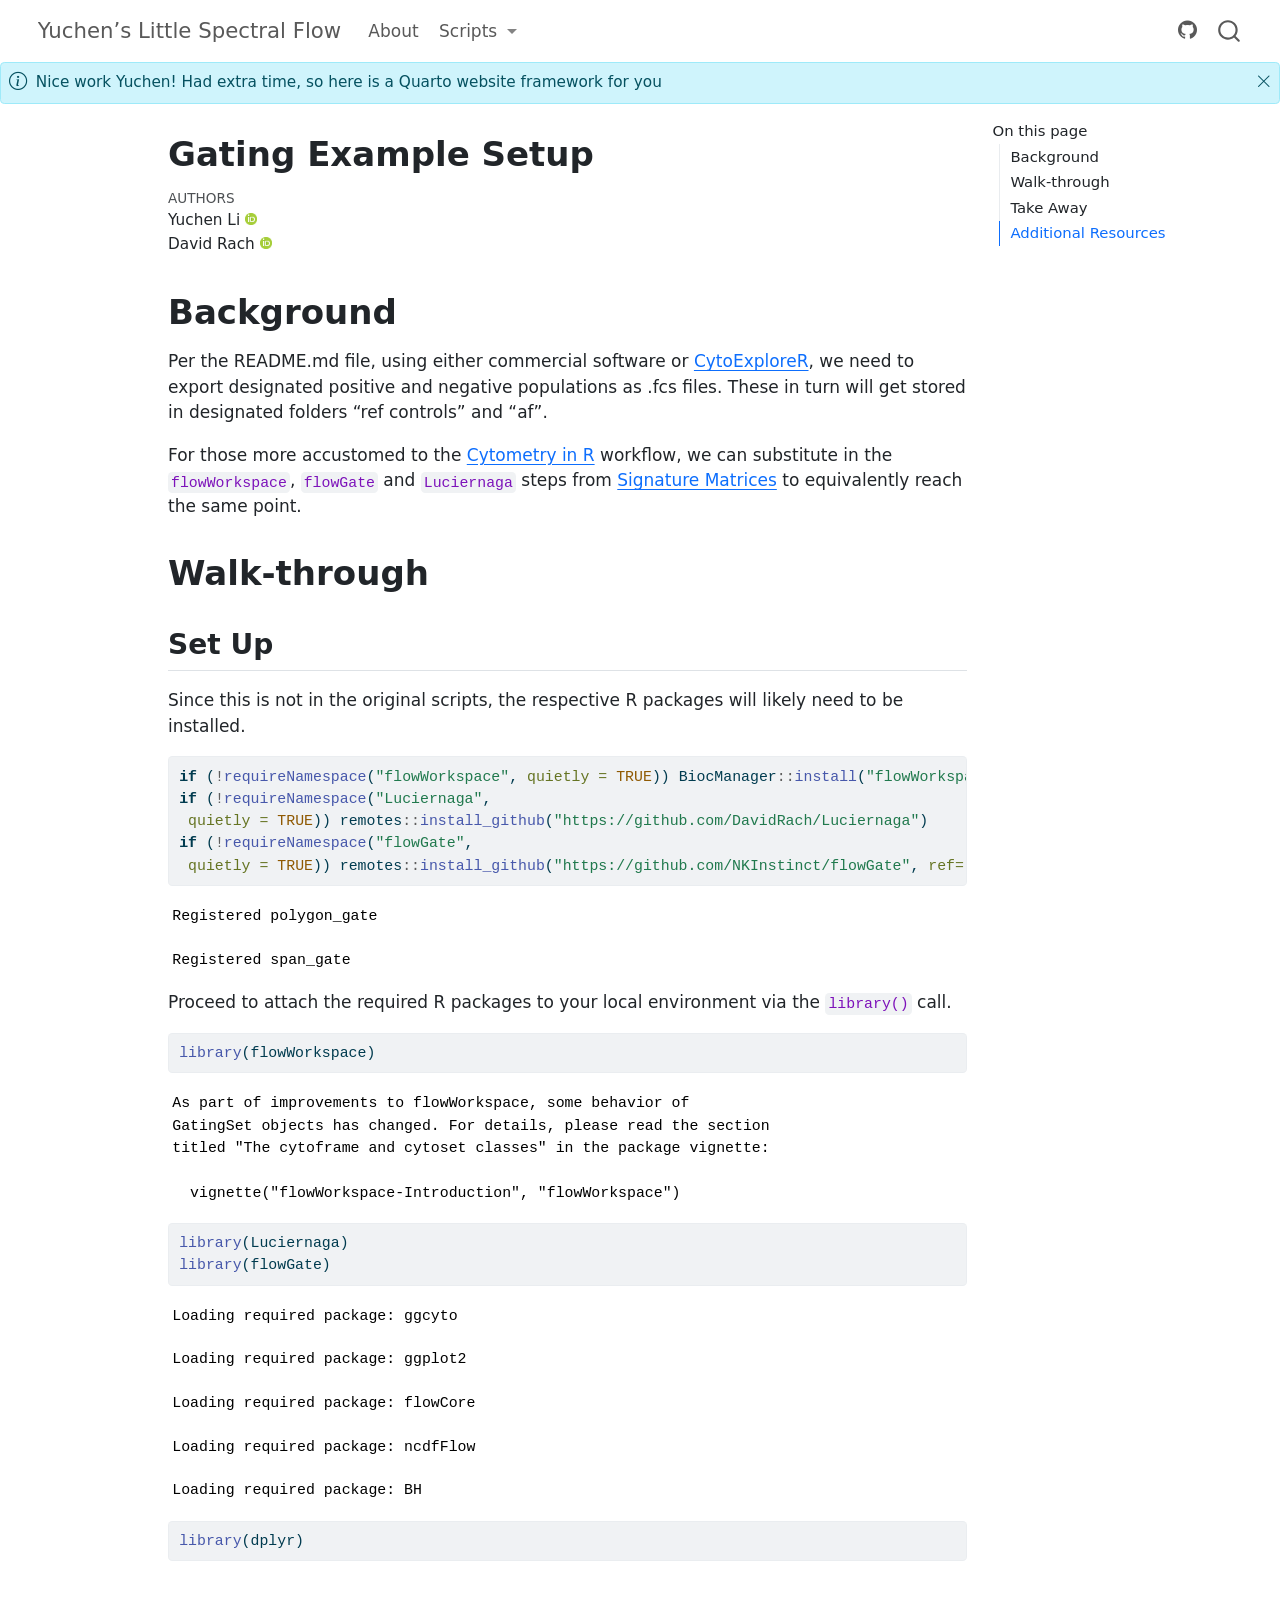
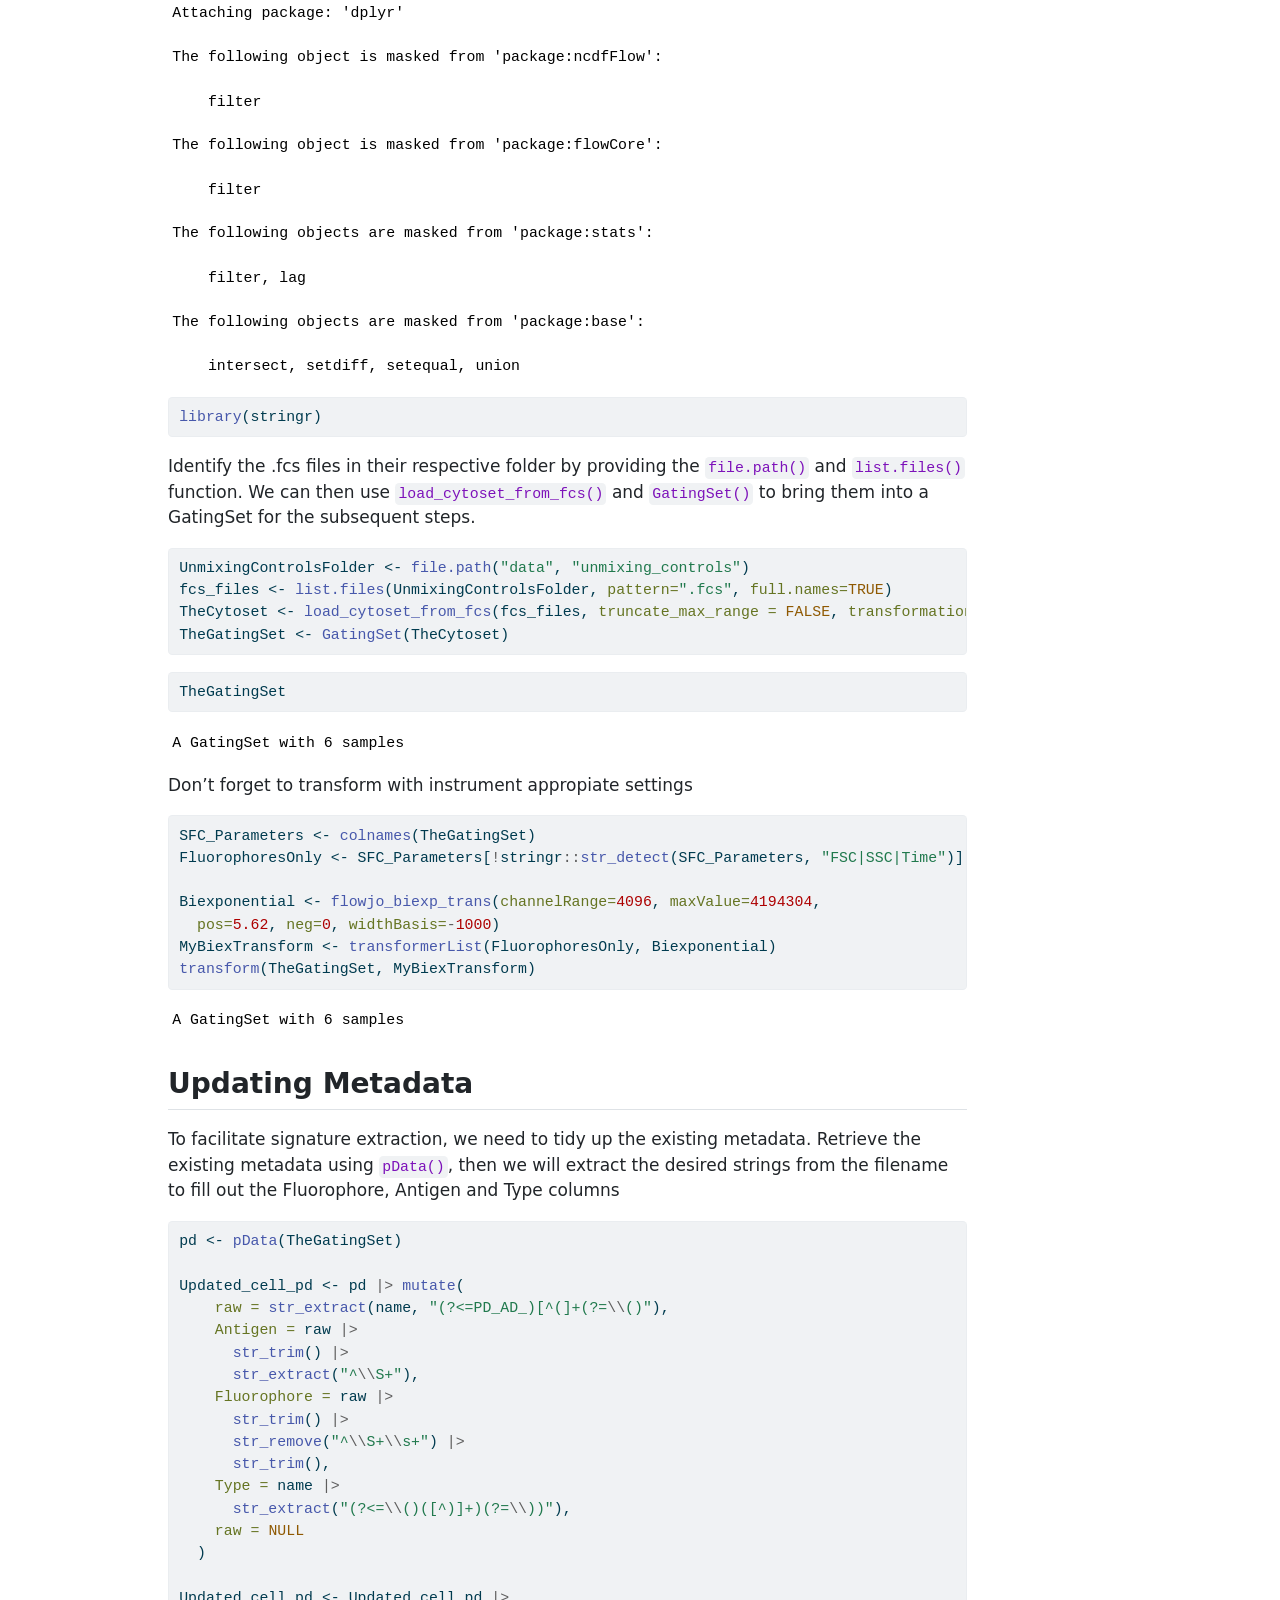
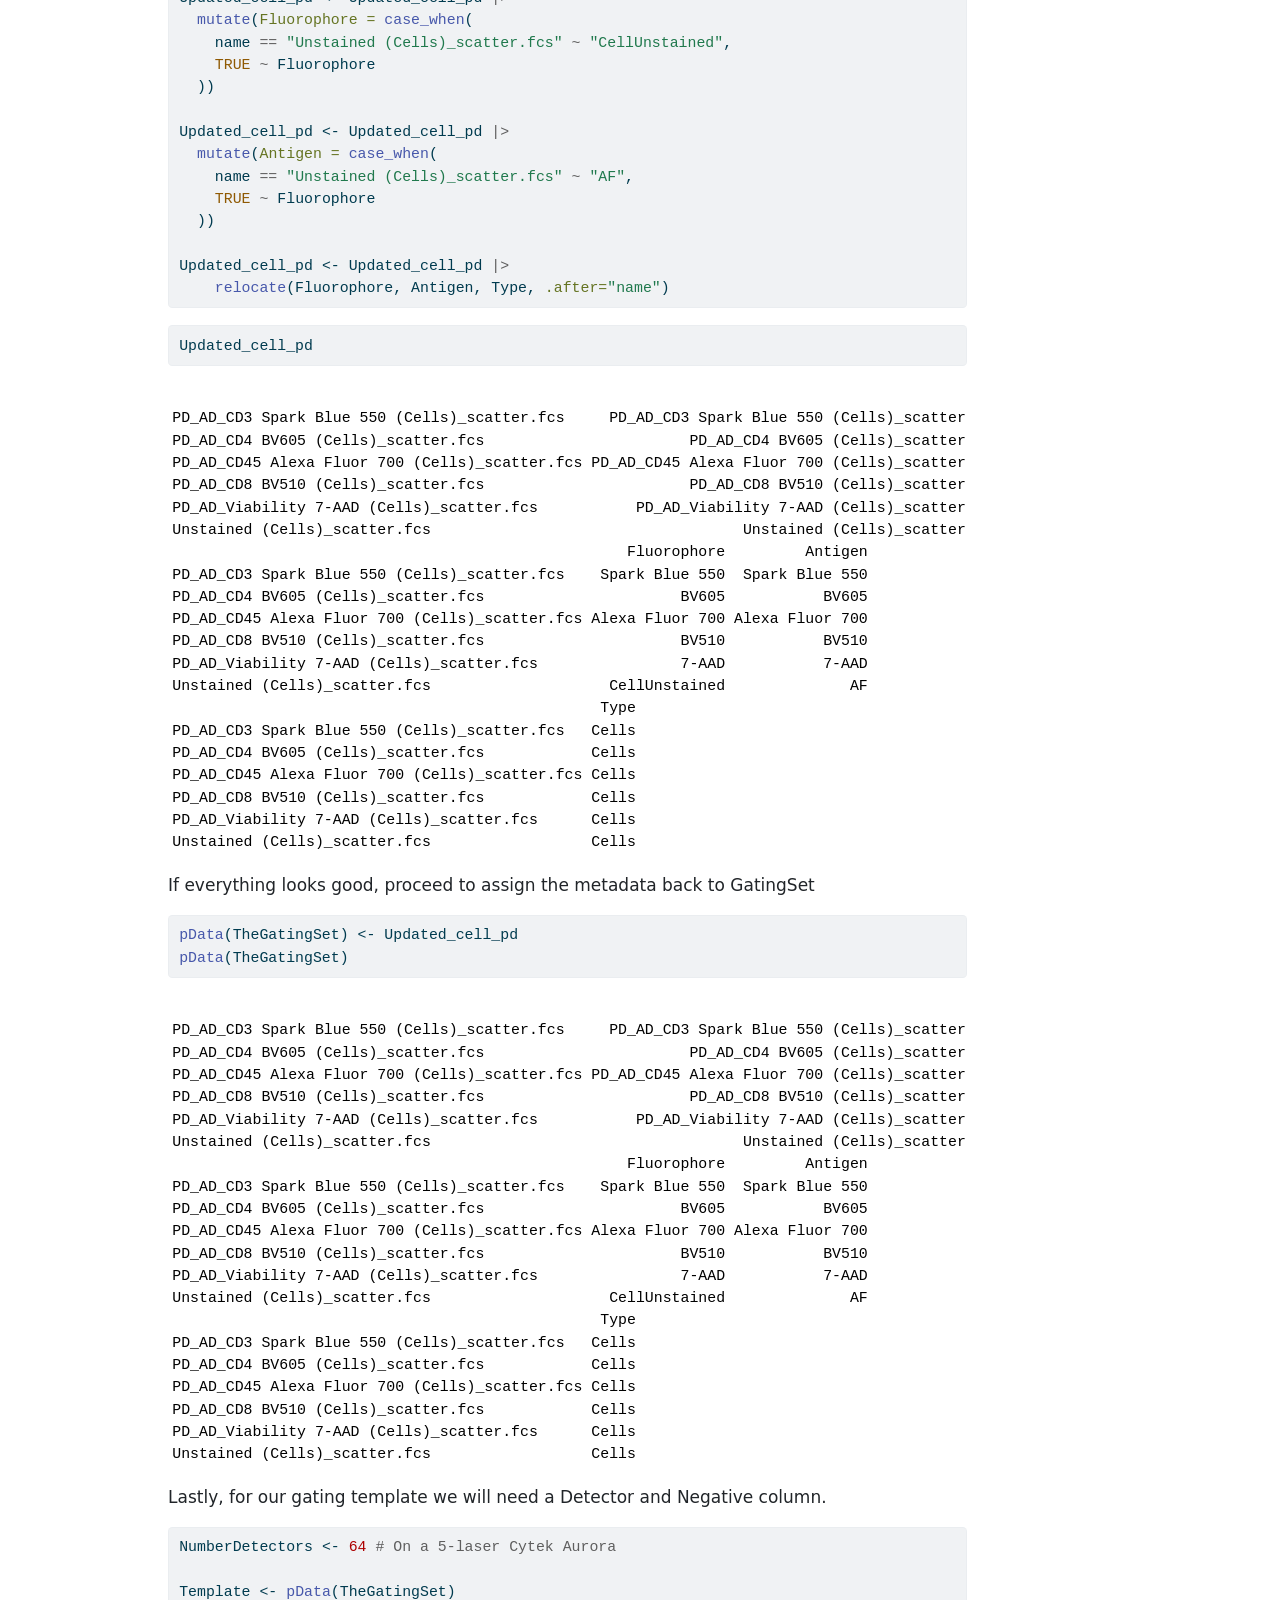
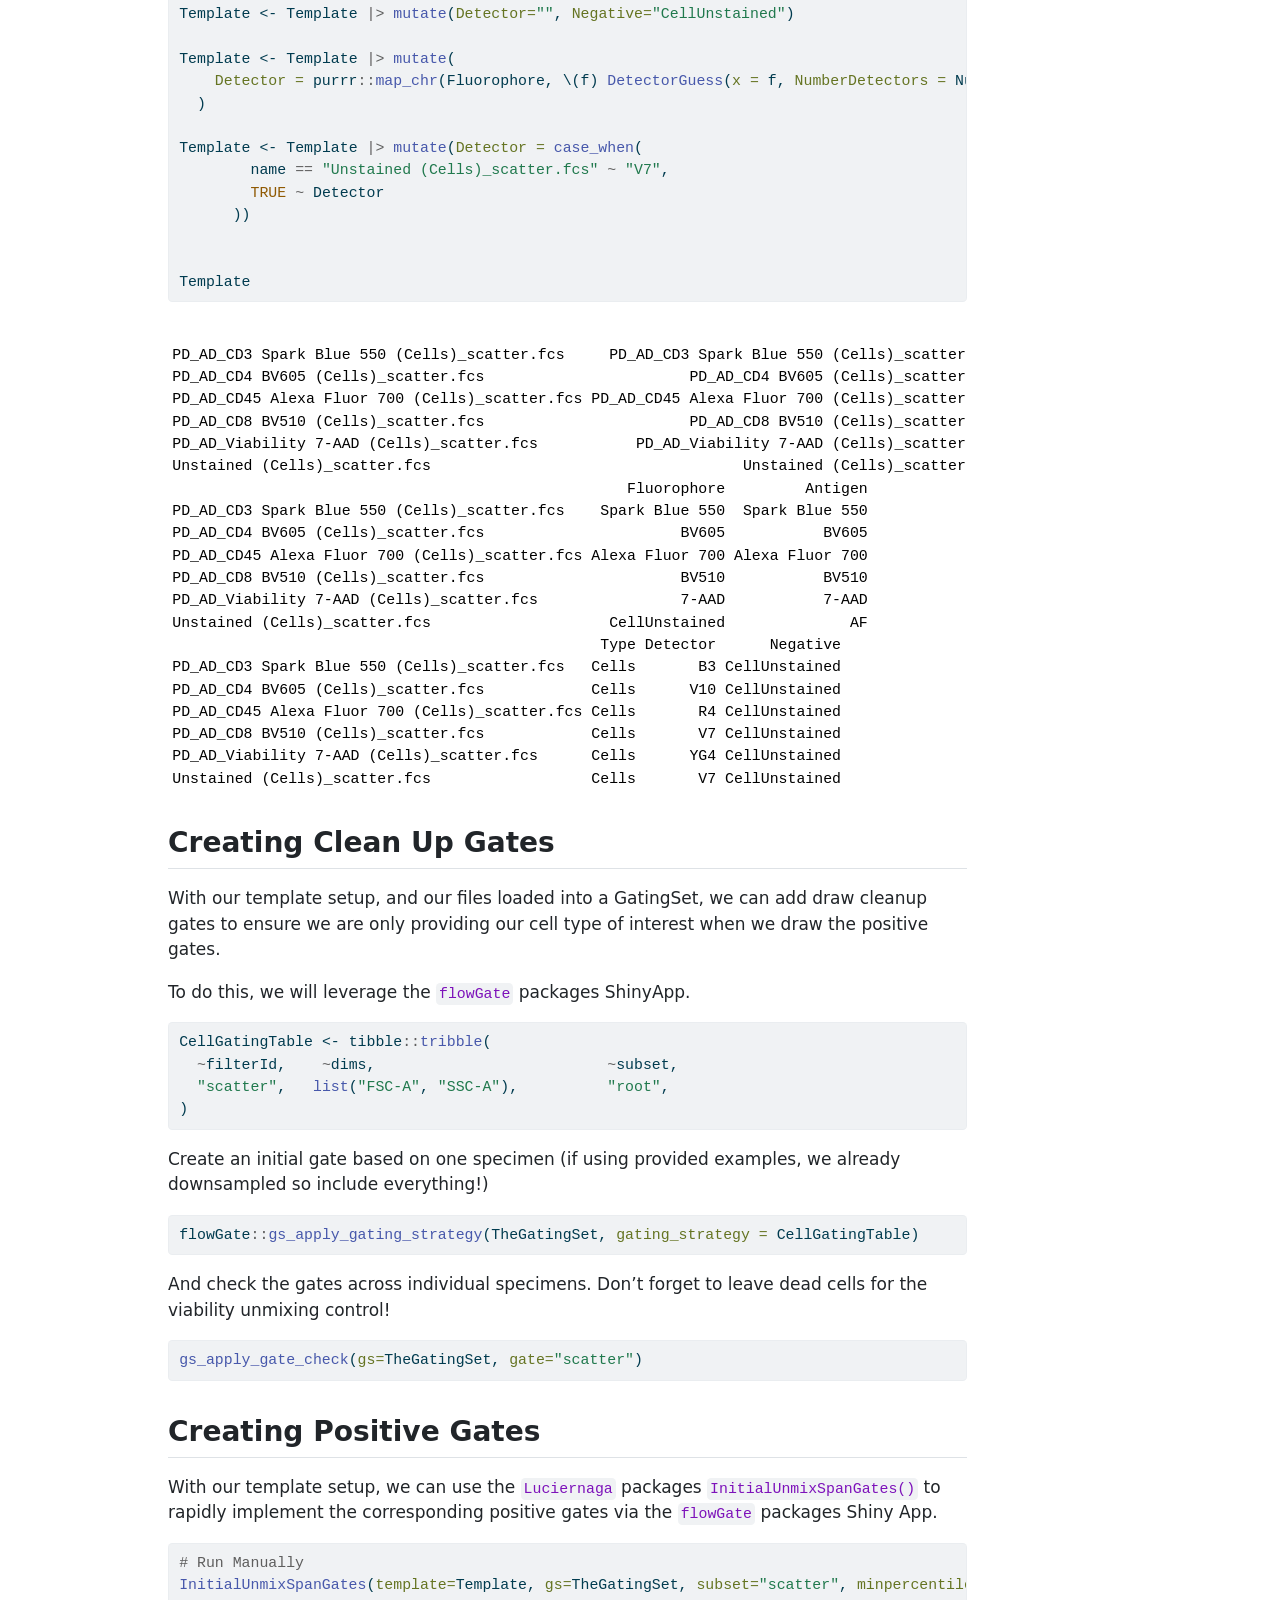
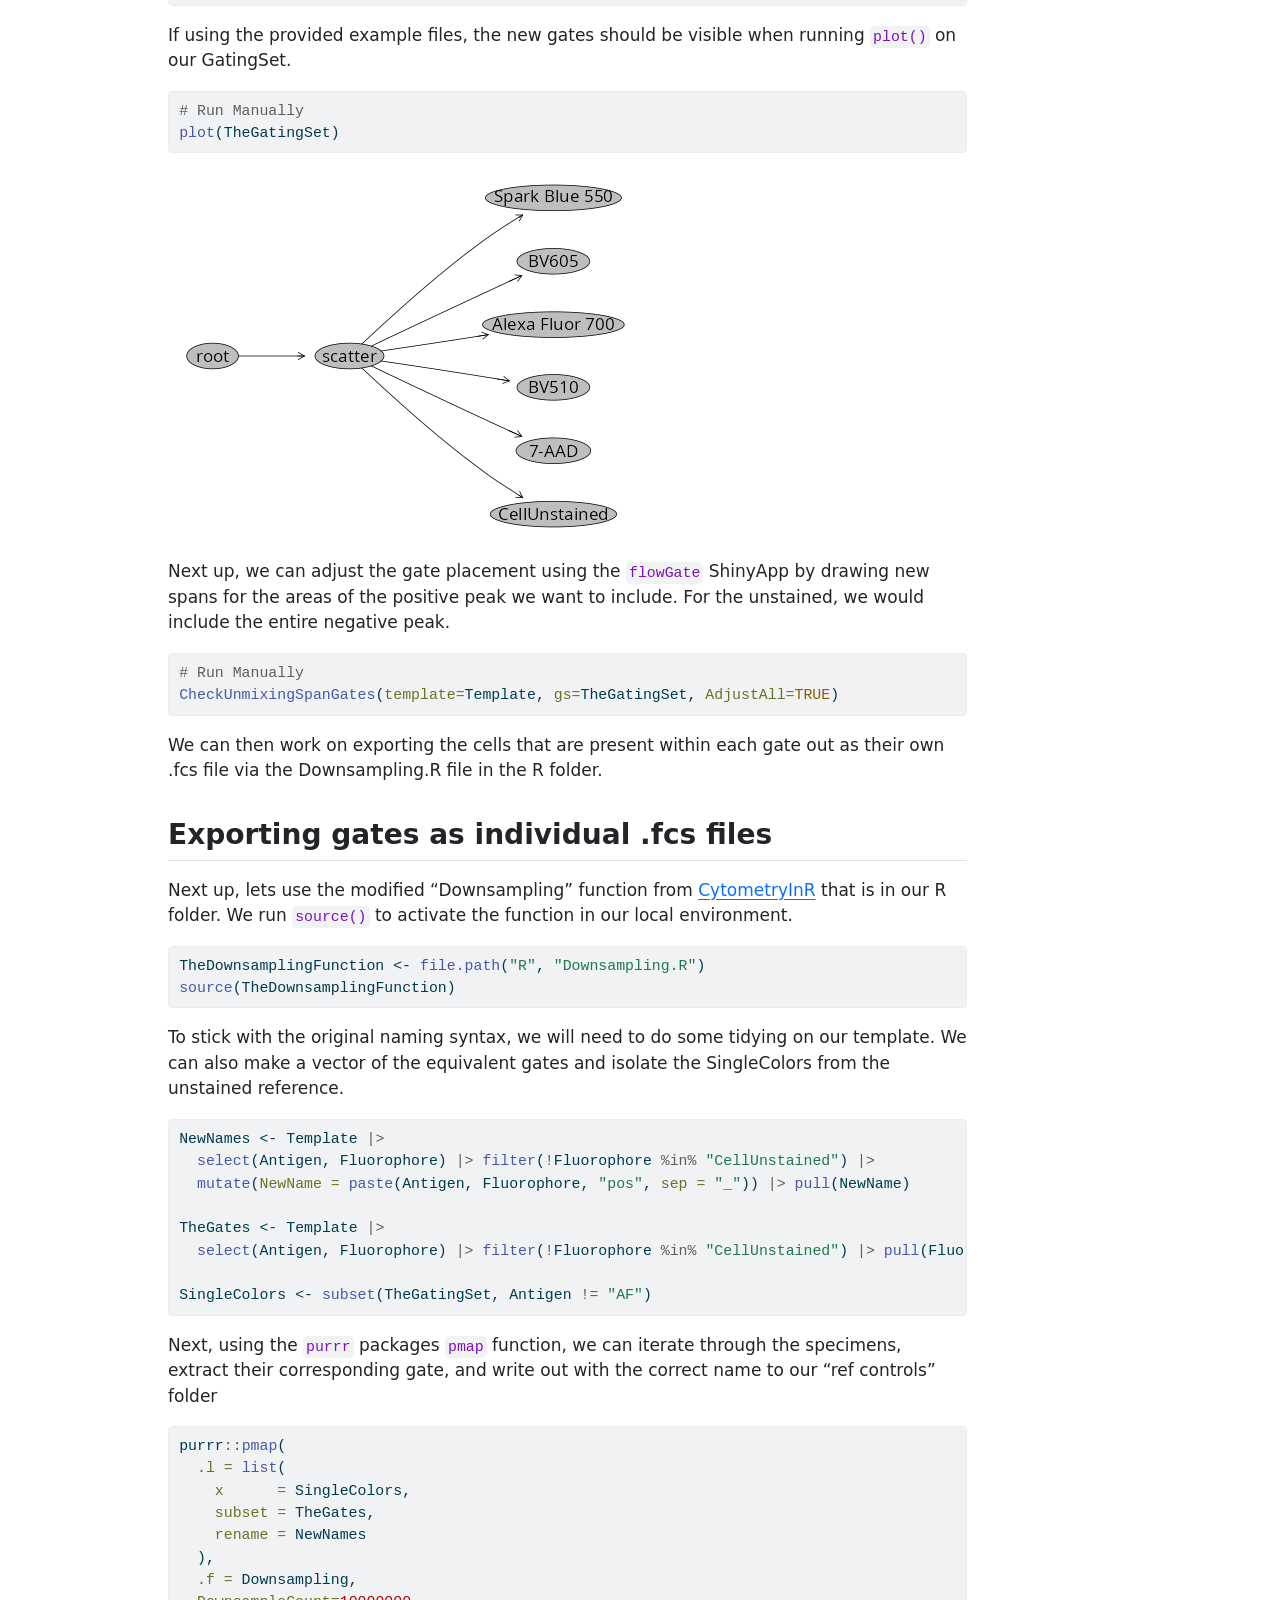
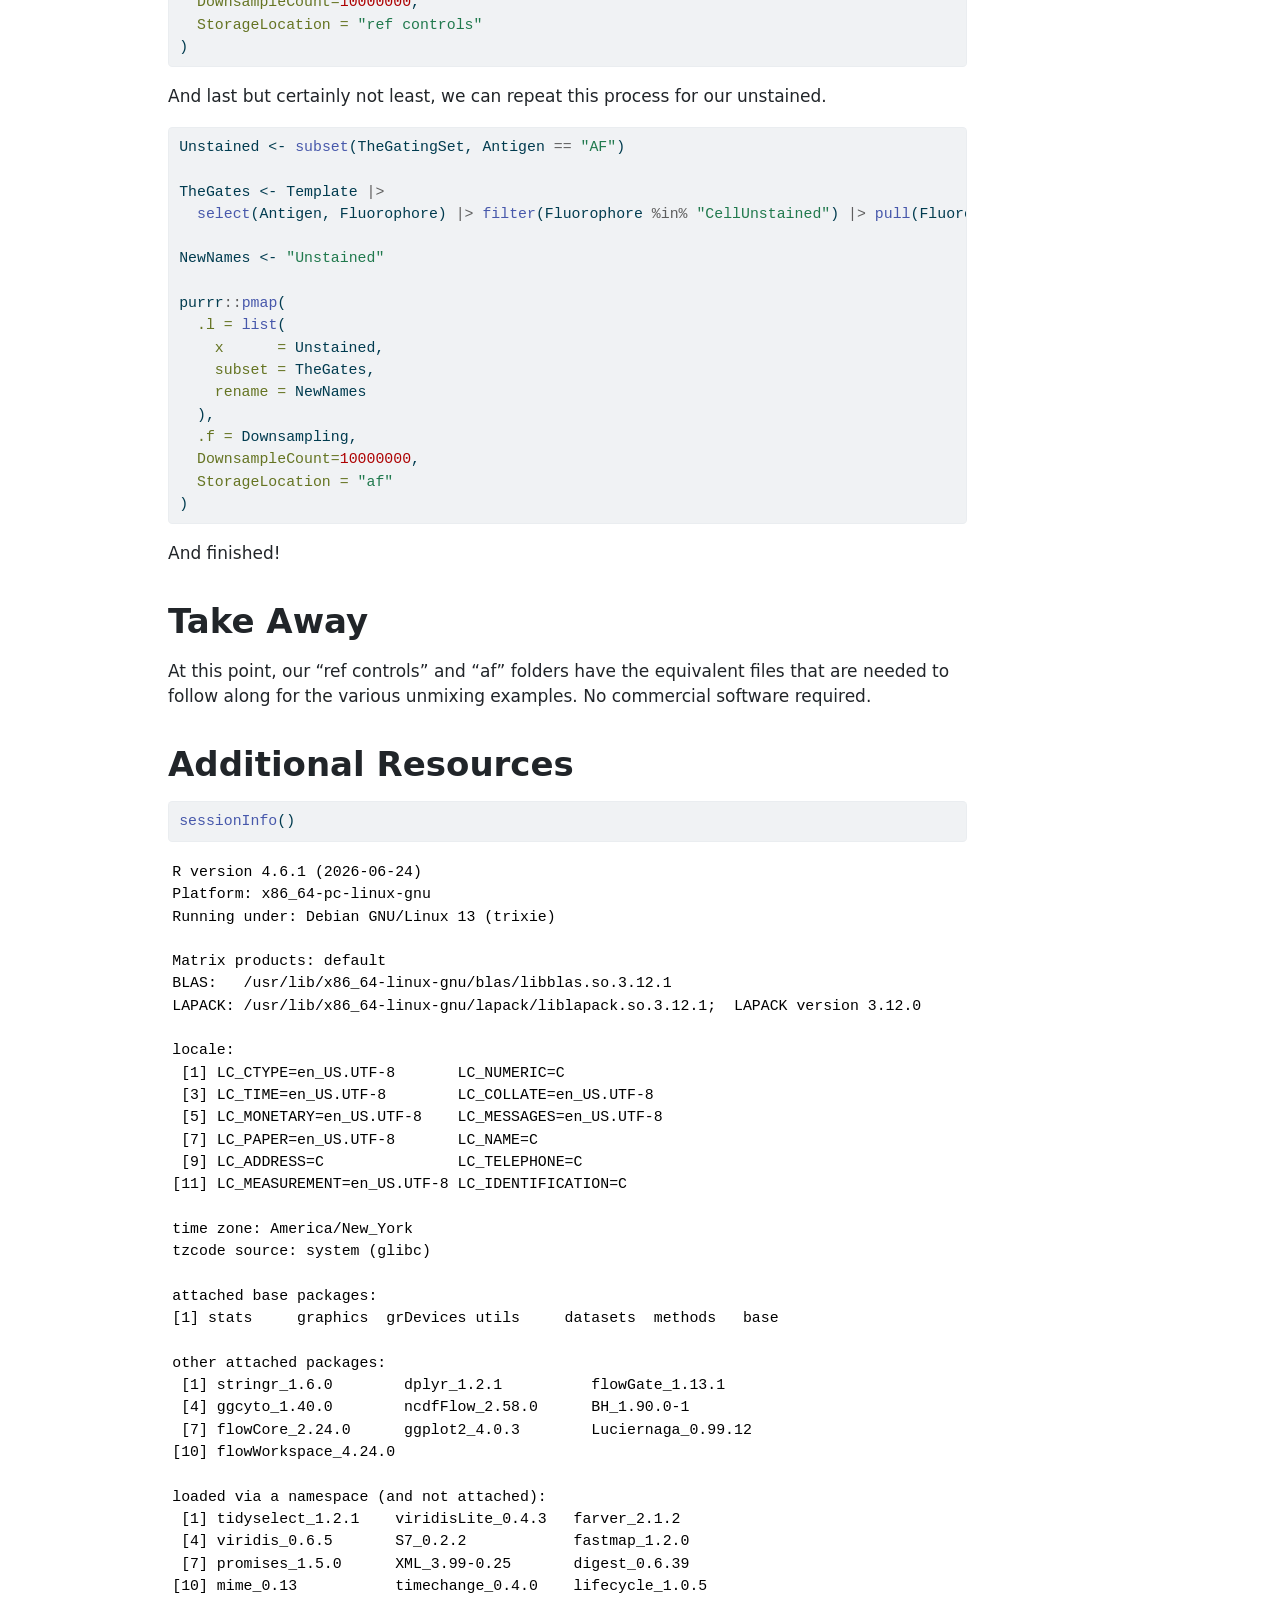
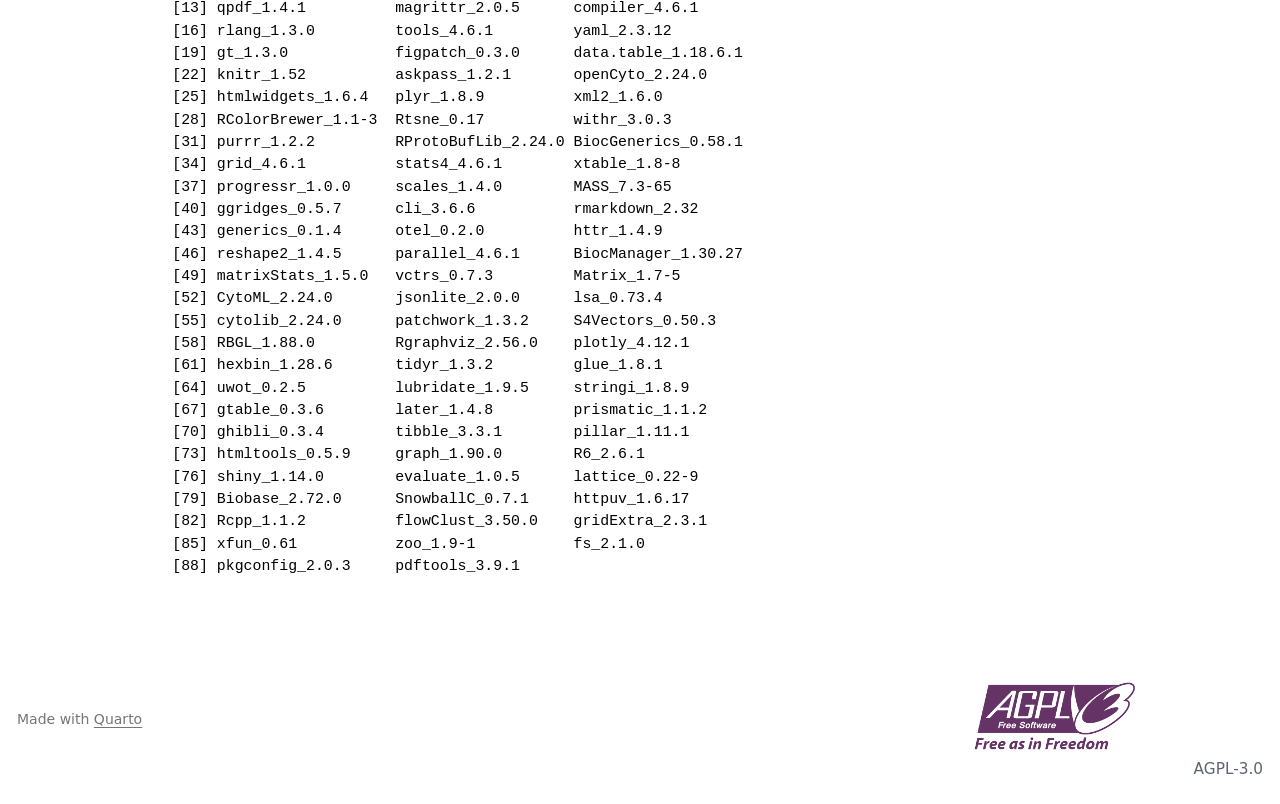
==== docs/GatingExampleSetup.html @ 9a619148 "Merge branch 'DavidRach-devel3' Add the quarto website files by David Rach." ====
<!DOCTYPE html>
<html xmlns="http://www.w3.org/1999/xhtml" lang="en" xml:lang="en"><head>

<meta charset="utf-8">
<meta name="generator" content="quarto-1.10.18">

<meta name="viewport" content="width=device-width, initial-scale=1.0, user-scalable=yes">

<meta name="author" content="Yuchen Li">
<meta name="author" content="David Rach">

<title>Gating Example Setup – Yuchen’s Little Spectral Flow</title>
<style>
/* Default styles provided by pandoc.
** See https://pandoc.org/MANUAL.html#variables-for-html for config info.
*/
span.smallcaps{font-variant: small-caps;}
div.columns{display: flex; gap: 1.5em;}
div.column{flex: auto;}
@media screen {
div.columns{gap: min(4vw, 1.5em);}
div.column{overflow-x: auto;}
}
div.hanging-indent{margin-left: 1.5em; text-indent: -1.5em;}
ul.task-list{list-style: none;}
ul.task-list li input[type="checkbox"] {
  width: 0.8em;
  margin: 0 0.8em 0.2em -1em; /* quarto-specific, see https://github.com/quarto-dev/quarto-cli/issues/4556 */ 
  vertical-align: middle;
}
/* CSS for syntax highlighting */
html { -webkit-text-size-adjust: 100%; }
pre > code.sourceCode { white-space: pre; position: relative; }
pre > code.sourceCode > span { display: inline-block; line-height: 1.25; }
pre > code.sourceCode > span:empty { height: 1.2em; }
.sourceCode { overflow: visible; }
code.sourceCode > span { color: inherit; text-decoration: inherit; }
div.sourceCode { margin: 1em 0; }
pre.sourceCode { margin: 0; }
@media screen {
div.sourceCode { overflow: auto; }
}
@media print {
pre > code.sourceCode { white-space: pre-wrap; }
pre > code.sourceCode > span { text-indent: -5em; padding-left: 5em; }
}
pre.numberSource code
  { counter-reset: source-line 0; }
pre.numberSource code > span
  { position: relative; left: -4em; counter-increment: source-line; }
pre.numberSource code > span > a:first-child::before
  { content: counter(source-line);
    position: relative; left: -1em; text-align: right; vertical-align: baseline;
    border: none; display: inline-block;
    -webkit-touch-callout: none; -webkit-user-select: none;
    -khtml-user-select: none; -moz-user-select: none;
    -ms-user-select: none; user-select: none;
    padding: 0 4px; width: 4em;
  }
pre.numberSource { margin-left: 3em;  padding-left: 4px; }
div.sourceCode
  {   }
@media screen {
pre > code.sourceCode > span > a:first-child::before { text-decoration: underline; }
}
</style>


<script src="site_libs/quarto-nav/quarto-nav.js"></script>
<script src="site_libs/quarto-nav/headroom.min.js"></script>
<script src="site_libs/clipboard/clipboard.min.js"></script>
<script src="site_libs/quarto-search/autocomplete.umd.js"></script>
<script src="site_libs/quarto-search/fuse.min.js"></script>
<script src="site_libs/quarto-search/quarto-search.js"></script>
<meta name="quarto:offset" content="./">
<script src="site_libs/quarto-html/quarto.js" type="module"></script>
<script src="site_libs/quarto-html/tabsets/tabsets.js" type="module"></script>
<script src="site_libs/quarto-html/popper.min.js"></script>
<script src="site_libs/quarto-html/tippy.umd.min.js"></script>
<script src="site_libs/quarto-html/anchor.min.js"></script>
<link href="site_libs/quarto-html/tippy.css" rel="stylesheet">
<link href="site_libs/quarto-html/quarto-syntax-highlighting-64a204ab8560d761af7679ceaba22944.css" rel="stylesheet" id="quarto-text-highlighting-styles">
<script src="site_libs/bootstrap/bootstrap.min.js"></script>
<link href="site_libs/bootstrap/bootstrap-icons.css" rel="stylesheet">
<link href="site_libs/bootstrap/bootstrap-2bdd27f1b46cb9d469bd582ab29e3c10.min.css" rel="stylesheet" append-hash="true" id="quarto-bootstrap" data-mode="light">
<script id="quarto-search-options" type="application/json">{
  "location": "navbar",
  "copy-button": false,
  "collapse-after": 3,
  "panel-placement": "end",
  "type": "overlay",
  "limit": 50,
  "keyboard-shortcut": [
    "f",
    "/",
    "s"
  ],
  "show-item-context": false,
  "language": {
    "search-no-results-text": "No results",
    "search-matching-documents-text": "matching documents",
    "search-copy-link-title": "Copy link to search",
    "search-hide-matches-text": "Hide additional matches",
    "search-more-match-text": "more match in this document",
    "search-more-matches-text": "more matches in this document",
    "search-clear-button-title": "Clear",
    "search-text-placeholder": "",
    "search-detached-cancel-button-title": "Cancel",
    "search-submit-button-title": "Submit",
    "search-label": "Search"
  }
}</script>


<link rel="stylesheet" href="styles.css">
</head>

<body class="nav-fixed quarto-light">

<div id="quarto-search-results"></div>
  <header id="quarto-header" class="headroom fixed-top">
    <nav class="navbar navbar-expand-lg " data-bs-theme="dark">
      <div class="navbar-container container-fluid">
      <div class="navbar-brand-container mx-auto">
    <a href="./index.html" class="navbar-brand navbar-brand-logo">
    <img src="./images/hex.jpg" alt="" class="navbar-logo light-content">
    <img src="./images/hex.jpg" alt="" class="navbar-logo dark-content">
    </a>
    <a class="navbar-brand" href="./index.html">
    <span class="navbar-title">Yuchen’s Little Spectral Flow</span>
    </a>
  </div>
            <div id="quarto-search" class="" title="Search"></div>
          <button class="navbar-toggler" type="button" data-bs-toggle="collapse" data-bs-target="#navbarCollapse" aria-controls="navbarCollapse" role="menu" aria-expanded="false" aria-label="Toggle navigation" onclick="if (window.quartoToggleHeadroom) { window.quartoToggleHeadroom(); }">
  <span class="navbar-toggler-icon"></span>
</button>
          <div class="collapse navbar-collapse" id="navbarCollapse">
            <ul class="navbar-nav navbar-nav-scroll me-auto">
  <li class="nav-item">
    <a class="nav-link" href="./index.html"> 
<span class="menu-text">About</span></a>
  </li>  
  <li class="nav-item dropdown ">
    <a class="nav-link dropdown-toggle" href="#" id="nav-menu-scripts" role="link" data-bs-toggle="dropdown" aria-expanded="false">
 <span class="menu-text">Scripts</span>
    </a>
    <ul class="dropdown-menu" aria-labelledby="nav-menu-scripts">    
        <li>
    <a class="dropdown-item" href="./ReproducibleExampleSetup.html">
 <span class="dropdown-text">Reproducible Example Setup</span></a>
  </li>  
        <li>
    <a class="dropdown-item" href="./GatingExampleSetup.html">
 <span class="dropdown-text">Gating Example Setup</span></a>
  </li>  
        <li>
    <a class="dropdown-item" href="./wls_unmixing.html">
 <span class="dropdown-text">WLS Unmixing</span></a>
  </li>  
    </ul>
  </li>
</ul>
            <ul class="navbar-nav navbar-nav-scroll ms-auto">
  <li class="nav-item compact">
    <a class="nav-link" href="https://github.com/liveanddeadcat/Yuchen-s-little-spectral-flow-"> <i class="bi bi-github" role="img" aria-label="GitHub">
</i> 
<span class="menu-text"></span></a>
  </li>  
</ul>
          </div> <!-- /navcollapse -->
            <div class="quarto-navbar-tools">
</div>
      </div> <!-- /container-fluid -->
    </nav>
  <div id="quarto-announcement" data-announcement-id="e8749bdf924fc3e56ccbe5d371c4a80c" class="alert alert-info hidden"><i class="bi bi-info-circle quarto-announcement-icon"></i><div class="quarto-announcement-content">
<p>Nice work Yuchen! Had extra time, so here is a Quarto website framework for you</p>
</div><i class="bi bi-x-lg quarto-announcement-action"></i></div>
</header>
<!-- content -->
<div id="quarto-content" class="quarto-container page-columns page-rows-contents page-layout-article page-navbar">
<!-- sidebar -->
<!-- margin-sidebar -->
    <div id="quarto-margin-sidebar" class="sidebar margin-sidebar">
        <nav id="TOC" role="doc-toc" class="toc-active">
    <h2 id="toc-title">On this page</h2>
   
  <ul>
  <li><a href="#background" id="toc-background" class="nav-link active" data-scroll-target="#background">Background</a></li>
  <li><a href="#walk-through" id="toc-walk-through" class="nav-link" data-scroll-target="#walk-through">Walk-through</a>
  <ul class="collapse">
  <li><a href="#set-up" id="toc-set-up" class="nav-link" data-scroll-target="#set-up">Set Up</a></li>
  <li><a href="#updating-metadata" id="toc-updating-metadata" class="nav-link" data-scroll-target="#updating-metadata">Updating Metadata</a></li>
  <li><a href="#creating-clean-up-gates" id="toc-creating-clean-up-gates" class="nav-link" data-scroll-target="#creating-clean-up-gates">Creating Clean Up Gates</a></li>
  <li><a href="#creating-positive-gates" id="toc-creating-positive-gates" class="nav-link" data-scroll-target="#creating-positive-gates">Creating Positive Gates</a></li>
  <li><a href="#exporting-gates-as-individual-.fcs-files" id="toc-exporting-gates-as-individual-.fcs-files" class="nav-link" data-scroll-target="#exporting-gates-as-individual-.fcs-files">Exporting gates as individual .fcs files</a></li>
  </ul></li>
  <li><a href="#take-away" id="toc-take-away" class="nav-link" data-scroll-target="#take-away">Take Away</a></li>
  <li><a href="#additional-resources" id="toc-additional-resources" class="nav-link" data-scroll-target="#additional-resources">Additional Resources</a></li>
  </ul>
</nav>
    </div>
<!-- main -->
<main class="content" id="quarto-document-content">

<header id="title-block-header" class="quarto-title-block default">
<div class="quarto-title">
<h1 class="title">Gating Example Setup</h1>
</div>



<div class="quarto-title-meta">

    <div>
    <div class="quarto-title-meta-heading">Authors</div>
    <div class="quarto-title-meta-contents">
             <p>Yuchen Li <a href="https://orcid.org/0000-0000-0000-0000" class="quarto-title-author-orcid" aria-label="ORCID profile for Yuchen Li"> <img alt="" src="[data-uri]"></a></p>
             <p>David Rach <a href="https://orcid.org/0000-0000-0000-0000" class="quarto-title-author-orcid" aria-label="ORCID profile for David Rach"> <img alt="" src="[data-uri]"></a></p>
          </div>
  </div>
    
  
    
  </div>
  


</header>


<section id="background" class="level1">
<h1>Background</h1>
<p>Per the README.md file, using either commercial software or <a href="https://dillonhammill.github.io/CytoExploreR/">CytoExploreR</a>, we need to export designated positive and negative populations as .fcs files. These in turn will get stored in designated folders “ref controls” and “af”.</p>
<p>For those more accustomed to the <a href="https://umgcccfcsr.github.io/CytometryInR/course/SDY3080/SetUp.html">Cytometry in R</a> workflow, we can substitute in the <code>flowWorkspace</code>, <code>flowGate</code> and <code>Luciernaga</code> steps from <a href="https://umgcccfcsr.github.io/CytometryInR/course/SDY3080/SignatureMatrices.html">Signature Matrices</a> to equivalently reach the same point.</p>
</section>
<section id="walk-through" class="level1">
<h1>Walk-through</h1>
<section id="set-up" class="level2">
<h2 class="anchored" data-anchor-id="set-up">Set Up</h2>
<p>Since this is not in the original scripts, the respective R packages will likely need to be installed.</p>
<div class="cell">
<div class="code-copy-outer-scaffold"><div class="sourceCode cell-code" id="cb1"><pre class="sourceCode r code-with-copy"><code class="sourceCode r"><span id="cb1-1"><a href="#cb1-1" aria-hidden="true" tabindex="-1"></a><span class="cf">if</span> (<span class="sc">!</span><span class="fu">requireNamespace</span>(<span class="st">"flowWorkspace"</span>, <span class="at">quietly =</span> <span class="cn">TRUE</span>)) BiocManager<span class="sc">::</span><span class="fu">install</span>(<span class="st">"flowWorkspace"</span>)</span>
<span id="cb1-2"><a href="#cb1-2" aria-hidden="true" tabindex="-1"></a><span class="cf">if</span> (<span class="sc">!</span><span class="fu">requireNamespace</span>(<span class="st">"Luciernaga"</span>,</span>
<span id="cb1-3"><a href="#cb1-3" aria-hidden="true" tabindex="-1"></a> <span class="at">quietly =</span> <span class="cn">TRUE</span>)) remotes<span class="sc">::</span><span class="fu">install_github</span>(<span class="st">"https://github.com/DavidRach/Luciernaga"</span>)</span>
<span id="cb1-4"><a href="#cb1-4" aria-hidden="true" tabindex="-1"></a><span class="cf">if</span> (<span class="sc">!</span><span class="fu">requireNamespace</span>(<span class="st">"flowGate"</span>,</span>
<span id="cb1-5"><a href="#cb1-5" aria-hidden="true" tabindex="-1"></a> <span class="at">quietly =</span> <span class="cn">TRUE</span>)) remotes<span class="sc">::</span><span class="fu">install_github</span>(<span class="st">"https://github.com/NKInstinct/flowGate"</span>, <span class="at">ref=</span><span class="st">"244faae"</span>)</span></code></pre></div><button title="Copy to Clipboard" class="code-copy-button"><i class="bi"></i></button></div>
<div class="cell-output cell-output-stderr">
<pre><code>Registered polygon_gate</code></pre>
</div>
<div class="cell-output cell-output-stderr">
<pre><code>Registered span_gate</code></pre>
</div>
</div>
<p>Proceed to attach the required R packages to your local environment via the <code>library()</code> call.</p>
<div class="cell">
<div class="code-copy-outer-scaffold"><div class="sourceCode cell-code" id="cb4"><pre class="sourceCode r code-with-copy"><code class="sourceCode r"><span id="cb4-1"><a href="#cb4-1" aria-hidden="true" tabindex="-1"></a><span class="fu">library</span>(flowWorkspace)</span></code></pre></div><button title="Copy to Clipboard" class="code-copy-button"><i class="bi"></i></button></div>
<div class="cell-output cell-output-stderr">
<pre><code>As part of improvements to flowWorkspace, some behavior of
GatingSet objects has changed. For details, please read the section
titled "The cytoframe and cytoset classes" in the package vignette:

  vignette("flowWorkspace-Introduction", "flowWorkspace")</code></pre>
</div>
<div class="code-copy-outer-scaffold"><div class="sourceCode cell-code" id="cb6"><pre class="sourceCode r code-with-copy"><code class="sourceCode r"><span id="cb6-1"><a href="#cb6-1" aria-hidden="true" tabindex="-1"></a><span class="fu">library</span>(Luciernaga)</span>
<span id="cb6-2"><a href="#cb6-2" aria-hidden="true" tabindex="-1"></a><span class="fu">library</span>(flowGate)</span></code></pre></div><button title="Copy to Clipboard" class="code-copy-button"><i class="bi"></i></button></div>
<div class="cell-output cell-output-stderr">
<pre><code>Loading required package: ggcyto</code></pre>
</div>
<div class="cell-output cell-output-stderr">
<pre><code>Loading required package: ggplot2</code></pre>
</div>
<div class="cell-output cell-output-stderr">
<pre><code>Loading required package: flowCore</code></pre>
</div>
<div class="cell-output cell-output-stderr">
<pre><code>Loading required package: ncdfFlow</code></pre>
</div>
<div class="cell-output cell-output-stderr">
<pre><code>Loading required package: BH</code></pre>
</div>
<div class="code-copy-outer-scaffold"><div class="sourceCode cell-code" id="cb12"><pre class="sourceCode r code-with-copy"><code class="sourceCode r"><span id="cb12-1"><a href="#cb12-1" aria-hidden="true" tabindex="-1"></a><span class="fu">library</span>(dplyr)</span></code></pre></div><button title="Copy to Clipboard" class="code-copy-button"><i class="bi"></i></button></div>
<div class="cell-output cell-output-stderr">
<pre><code>
Attaching package: 'dplyr'</code></pre>
</div>
<div class="cell-output cell-output-stderr">
<pre><code>The following object is masked from 'package:ncdfFlow':

    filter</code></pre>
</div>
<div class="cell-output cell-output-stderr">
<pre><code>The following object is masked from 'package:flowCore':

    filter</code></pre>
</div>
<div class="cell-output cell-output-stderr">
<pre><code>The following objects are masked from 'package:stats':

    filter, lag</code></pre>
</div>
<div class="cell-output cell-output-stderr">
<pre><code>The following objects are masked from 'package:base':

    intersect, setdiff, setequal, union</code></pre>
</div>
<div class="code-copy-outer-scaffold"><div class="sourceCode cell-code" id="cb18"><pre class="sourceCode r code-with-copy"><code class="sourceCode r"><span id="cb18-1"><a href="#cb18-1" aria-hidden="true" tabindex="-1"></a><span class="fu">library</span>(stringr)</span></code></pre></div><button title="Copy to Clipboard" class="code-copy-button"><i class="bi"></i></button></div>
</div>
<p>Identify the .fcs files in their respective folder by providing the <code>file.path()</code> and <code>list.files()</code> function. We can then use <code>load_cytoset_from_fcs()</code> and <code>GatingSet()</code> to bring them into a GatingSet for the subsequent steps.</p>
<div class="cell">
<div class="code-copy-outer-scaffold"><div class="sourceCode cell-code" id="cb19"><pre class="sourceCode r code-with-copy"><code class="sourceCode r"><span id="cb19-1"><a href="#cb19-1" aria-hidden="true" tabindex="-1"></a>UnmixingControlsFolder <span class="ot">&lt;-</span> <span class="fu">file.path</span>(<span class="st">"data"</span>, <span class="st">"unmixing_controls"</span>)</span>
<span id="cb19-2"><a href="#cb19-2" aria-hidden="true" tabindex="-1"></a>fcs_files <span class="ot">&lt;-</span> <span class="fu">list.files</span>(UnmixingControlsFolder, <span class="at">pattern=</span><span class="st">".fcs"</span>, <span class="at">full.names=</span><span class="cn">TRUE</span>)</span>
<span id="cb19-3"><a href="#cb19-3" aria-hidden="true" tabindex="-1"></a>TheCytoset <span class="ot">&lt;-</span> <span class="fu">load_cytoset_from_fcs</span>(fcs_files, <span class="at">truncate_max_range =</span> <span class="cn">FALSE</span>, <span class="at">transformation=</span><span class="cn">FALSE</span>)</span>
<span id="cb19-4"><a href="#cb19-4" aria-hidden="true" tabindex="-1"></a>TheGatingSet <span class="ot">&lt;-</span> <span class="fu">GatingSet</span>(TheCytoset)</span></code></pre></div><button title="Copy to Clipboard" class="code-copy-button"><i class="bi"></i></button></div>
</div>
<div class="cell">
<div class="code-copy-outer-scaffold"><div class="sourceCode cell-code" id="cb20"><pre class="sourceCode r code-with-copy"><code class="sourceCode r"><span id="cb20-1"><a href="#cb20-1" aria-hidden="true" tabindex="-1"></a>TheGatingSet</span></code></pre></div><button title="Copy to Clipboard" class="code-copy-button"><i class="bi"></i></button></div>
<div class="cell-output cell-output-stdout">
<pre><code>A GatingSet with 6 samples</code></pre>
</div>
</div>
<p>Don’t forget to transform with instrument appropiate settings</p>
<div class="cell">
<div class="code-copy-outer-scaffold"><div class="sourceCode cell-code" id="cb22"><pre class="sourceCode r code-with-copy"><code class="sourceCode r"><span id="cb22-1"><a href="#cb22-1" aria-hidden="true" tabindex="-1"></a>SFC_Parameters <span class="ot">&lt;-</span> <span class="fu">colnames</span>(TheGatingSet)</span>
<span id="cb22-2"><a href="#cb22-2" aria-hidden="true" tabindex="-1"></a>FluorophoresOnly <span class="ot">&lt;-</span> SFC_Parameters[<span class="sc">!</span>stringr<span class="sc">::</span><span class="fu">str_detect</span>(SFC_Parameters, <span class="st">"FSC|SSC|Time"</span>)]</span>
<span id="cb22-3"><a href="#cb22-3" aria-hidden="true" tabindex="-1"></a></span>
<span id="cb22-4"><a href="#cb22-4" aria-hidden="true" tabindex="-1"></a>Biexponential <span class="ot">&lt;-</span> <span class="fu">flowjo_biexp_trans</span>(<span class="at">channelRange=</span><span class="dv">4096</span>, <span class="at">maxValue=</span><span class="dv">4194304</span>,</span>
<span id="cb22-5"><a href="#cb22-5" aria-hidden="true" tabindex="-1"></a>  <span class="at">pos=</span><span class="fl">5.62</span>, <span class="at">neg=</span><span class="dv">0</span>, <span class="at">widthBasis=</span><span class="sc">-</span><span class="dv">1000</span>)</span>
<span id="cb22-6"><a href="#cb22-6" aria-hidden="true" tabindex="-1"></a>MyBiexTransform <span class="ot">&lt;-</span> <span class="fu">transformerList</span>(FluorophoresOnly, Biexponential)</span>
<span id="cb22-7"><a href="#cb22-7" aria-hidden="true" tabindex="-1"></a><span class="fu">transform</span>(TheGatingSet, MyBiexTransform)</span></code></pre></div><button title="Copy to Clipboard" class="code-copy-button"><i class="bi"></i></button></div>
<div class="cell-output cell-output-stdout">
<pre><code>A GatingSet with 6 samples</code></pre>
</div>
</div>
</section>
<section id="updating-metadata" class="level2">
<h2 class="anchored" data-anchor-id="updating-metadata">Updating Metadata</h2>
<p>To facilitate signature extraction, we need to tidy up the existing metadata. Retrieve the existing metadata using <code>pData()</code>, then we will extract the desired strings from the filename to fill out the Fluorophore, Antigen and Type columns</p>
<div class="cell">
<div class="code-copy-outer-scaffold"><div class="sourceCode cell-code" id="cb24"><pre class="sourceCode r code-with-copy"><code class="sourceCode r"><span id="cb24-1"><a href="#cb24-1" aria-hidden="true" tabindex="-1"></a>pd <span class="ot">&lt;-</span> <span class="fu">pData</span>(TheGatingSet)</span>
<span id="cb24-2"><a href="#cb24-2" aria-hidden="true" tabindex="-1"></a></span>
<span id="cb24-3"><a href="#cb24-3" aria-hidden="true" tabindex="-1"></a>Updated_cell_pd <span class="ot">&lt;-</span> pd <span class="sc">|&gt;</span> <span class="fu">mutate</span>(</span>
<span id="cb24-4"><a href="#cb24-4" aria-hidden="true" tabindex="-1"></a>    <span class="at">raw =</span> <span class="fu">str_extract</span>(name, <span class="st">"(?&lt;=PD_AD_)[^(]+(?=</span><span class="sc">\\</span><span class="st">()"</span>),</span>
<span id="cb24-5"><a href="#cb24-5" aria-hidden="true" tabindex="-1"></a>    <span class="at">Antigen =</span> raw <span class="sc">|&gt;</span></span>
<span id="cb24-6"><a href="#cb24-6" aria-hidden="true" tabindex="-1"></a>      <span class="fu">str_trim</span>() <span class="sc">|&gt;</span></span>
<span id="cb24-7"><a href="#cb24-7" aria-hidden="true" tabindex="-1"></a>      <span class="fu">str_extract</span>(<span class="st">"^</span><span class="sc">\\</span><span class="st">S+"</span>),</span>
<span id="cb24-8"><a href="#cb24-8" aria-hidden="true" tabindex="-1"></a>    <span class="at">Fluorophore =</span> raw <span class="sc">|&gt;</span></span>
<span id="cb24-9"><a href="#cb24-9" aria-hidden="true" tabindex="-1"></a>      <span class="fu">str_trim</span>() <span class="sc">|&gt;</span></span>
<span id="cb24-10"><a href="#cb24-10" aria-hidden="true" tabindex="-1"></a>      <span class="fu">str_remove</span>(<span class="st">"^</span><span class="sc">\\</span><span class="st">S+</span><span class="sc">\\</span><span class="st">s+"</span>) <span class="sc">|&gt;</span></span>
<span id="cb24-11"><a href="#cb24-11" aria-hidden="true" tabindex="-1"></a>      <span class="fu">str_trim</span>(),</span>
<span id="cb24-12"><a href="#cb24-12" aria-hidden="true" tabindex="-1"></a>    <span class="at">Type =</span> name <span class="sc">|&gt;</span></span>
<span id="cb24-13"><a href="#cb24-13" aria-hidden="true" tabindex="-1"></a>      <span class="fu">str_extract</span>(<span class="st">"(?&lt;=</span><span class="sc">\\</span><span class="st">()([^)]+)(?=</span><span class="sc">\\</span><span class="st">))"</span>),</span>
<span id="cb24-14"><a href="#cb24-14" aria-hidden="true" tabindex="-1"></a>    <span class="at">raw =</span> <span class="cn">NULL</span></span>
<span id="cb24-15"><a href="#cb24-15" aria-hidden="true" tabindex="-1"></a>  )</span>
<span id="cb24-16"><a href="#cb24-16" aria-hidden="true" tabindex="-1"></a></span>
<span id="cb24-17"><a href="#cb24-17" aria-hidden="true" tabindex="-1"></a>Updated_cell_pd <span class="ot">&lt;-</span> Updated_cell_pd <span class="sc">|&gt;</span> </span>
<span id="cb24-18"><a href="#cb24-18" aria-hidden="true" tabindex="-1"></a>  <span class="fu">mutate</span>(<span class="at">Fluorophore =</span> <span class="fu">case_when</span>(</span>
<span id="cb24-19"><a href="#cb24-19" aria-hidden="true" tabindex="-1"></a>    name <span class="sc">==</span> <span class="st">"Unstained (Cells)_scatter.fcs"</span> <span class="sc">~</span> <span class="st">"CellUnstained"</span>,</span>
<span id="cb24-20"><a href="#cb24-20" aria-hidden="true" tabindex="-1"></a>    <span class="cn">TRUE</span> <span class="sc">~</span> Fluorophore</span>
<span id="cb24-21"><a href="#cb24-21" aria-hidden="true" tabindex="-1"></a>  ))</span>
<span id="cb24-22"><a href="#cb24-22" aria-hidden="true" tabindex="-1"></a></span>
<span id="cb24-23"><a href="#cb24-23" aria-hidden="true" tabindex="-1"></a>Updated_cell_pd <span class="ot">&lt;-</span> Updated_cell_pd <span class="sc">|&gt;</span> </span>
<span id="cb24-24"><a href="#cb24-24" aria-hidden="true" tabindex="-1"></a>  <span class="fu">mutate</span>(<span class="at">Antigen =</span> <span class="fu">case_when</span>(</span>
<span id="cb24-25"><a href="#cb24-25" aria-hidden="true" tabindex="-1"></a>    name <span class="sc">==</span> <span class="st">"Unstained (Cells)_scatter.fcs"</span> <span class="sc">~</span> <span class="st">"AF"</span>,</span>
<span id="cb24-26"><a href="#cb24-26" aria-hidden="true" tabindex="-1"></a>    <span class="cn">TRUE</span> <span class="sc">~</span> Fluorophore</span>
<span id="cb24-27"><a href="#cb24-27" aria-hidden="true" tabindex="-1"></a>  ))</span>
<span id="cb24-28"><a href="#cb24-28" aria-hidden="true" tabindex="-1"></a></span>
<span id="cb24-29"><a href="#cb24-29" aria-hidden="true" tabindex="-1"></a>Updated_cell_pd <span class="ot">&lt;-</span> Updated_cell_pd <span class="sc">|&gt;</span></span>
<span id="cb24-30"><a href="#cb24-30" aria-hidden="true" tabindex="-1"></a>    <span class="fu">relocate</span>(Fluorophore, Antigen, Type, <span class="at">.after=</span><span class="st">"name"</span>)</span></code></pre></div><button title="Copy to Clipboard" class="code-copy-button"><i class="bi"></i></button></div>
</div>
<div class="cell">
<div class="code-copy-outer-scaffold"><div class="sourceCode cell-code" id="cb25"><pre class="sourceCode r code-with-copy"><code class="sourceCode r"><span id="cb25-1"><a href="#cb25-1" aria-hidden="true" tabindex="-1"></a>Updated_cell_pd</span></code></pre></div><button title="Copy to Clipboard" class="code-copy-button"><i class="bi"></i></button></div>
<div class="cell-output cell-output-stdout">
<pre><code>                                                                                         name
PD_AD_CD3 Spark Blue 550 (Cells)_scatter.fcs     PD_AD_CD3 Spark Blue 550 (Cells)_scatter.fcs
PD_AD_CD4 BV605 (Cells)_scatter.fcs                       PD_AD_CD4 BV605 (Cells)_scatter.fcs
PD_AD_CD45 Alexa Fluor 700 (Cells)_scatter.fcs PD_AD_CD45 Alexa Fluor 700 (Cells)_scatter.fcs
PD_AD_CD8 BV510 (Cells)_scatter.fcs                       PD_AD_CD8 BV510 (Cells)_scatter.fcs
PD_AD_Viability 7-AAD (Cells)_scatter.fcs           PD_AD_Viability 7-AAD (Cells)_scatter.fcs
Unstained (Cells)_scatter.fcs                                   Unstained (Cells)_scatter.fcs
                                                   Fluorophore         Antigen
PD_AD_CD3 Spark Blue 550 (Cells)_scatter.fcs    Spark Blue 550  Spark Blue 550
PD_AD_CD4 BV605 (Cells)_scatter.fcs                      BV605           BV605
PD_AD_CD45 Alexa Fluor 700 (Cells)_scatter.fcs Alexa Fluor 700 Alexa Fluor 700
PD_AD_CD8 BV510 (Cells)_scatter.fcs                      BV510           BV510
PD_AD_Viability 7-AAD (Cells)_scatter.fcs                7-AAD           7-AAD
Unstained (Cells)_scatter.fcs                    CellUnstained              AF
                                                Type
PD_AD_CD3 Spark Blue 550 (Cells)_scatter.fcs   Cells
PD_AD_CD4 BV605 (Cells)_scatter.fcs            Cells
PD_AD_CD45 Alexa Fluor 700 (Cells)_scatter.fcs Cells
PD_AD_CD8 BV510 (Cells)_scatter.fcs            Cells
PD_AD_Viability 7-AAD (Cells)_scatter.fcs      Cells
Unstained (Cells)_scatter.fcs                  Cells</code></pre>
</div>
</div>
<p>If everything looks good, proceed to assign the metadata back to GatingSet</p>
<div class="cell">
<div class="code-copy-outer-scaffold"><div class="sourceCode cell-code" id="cb27"><pre class="sourceCode r code-with-copy"><code class="sourceCode r"><span id="cb27-1"><a href="#cb27-1" aria-hidden="true" tabindex="-1"></a><span class="fu">pData</span>(TheGatingSet) <span class="ot">&lt;-</span> Updated_cell_pd</span>
<span id="cb27-2"><a href="#cb27-2" aria-hidden="true" tabindex="-1"></a><span class="fu">pData</span>(TheGatingSet)</span></code></pre></div><button title="Copy to Clipboard" class="code-copy-button"><i class="bi"></i></button></div>
<div class="cell-output cell-output-stdout">
<pre><code>                                                                                         name
PD_AD_CD3 Spark Blue 550 (Cells)_scatter.fcs     PD_AD_CD3 Spark Blue 550 (Cells)_scatter.fcs
PD_AD_CD4 BV605 (Cells)_scatter.fcs                       PD_AD_CD4 BV605 (Cells)_scatter.fcs
PD_AD_CD45 Alexa Fluor 700 (Cells)_scatter.fcs PD_AD_CD45 Alexa Fluor 700 (Cells)_scatter.fcs
PD_AD_CD8 BV510 (Cells)_scatter.fcs                       PD_AD_CD8 BV510 (Cells)_scatter.fcs
PD_AD_Viability 7-AAD (Cells)_scatter.fcs           PD_AD_Viability 7-AAD (Cells)_scatter.fcs
Unstained (Cells)_scatter.fcs                                   Unstained (Cells)_scatter.fcs
                                                   Fluorophore         Antigen
PD_AD_CD3 Spark Blue 550 (Cells)_scatter.fcs    Spark Blue 550  Spark Blue 550
PD_AD_CD4 BV605 (Cells)_scatter.fcs                      BV605           BV605
PD_AD_CD45 Alexa Fluor 700 (Cells)_scatter.fcs Alexa Fluor 700 Alexa Fluor 700
PD_AD_CD8 BV510 (Cells)_scatter.fcs                      BV510           BV510
PD_AD_Viability 7-AAD (Cells)_scatter.fcs                7-AAD           7-AAD
Unstained (Cells)_scatter.fcs                    CellUnstained              AF
                                                Type
PD_AD_CD3 Spark Blue 550 (Cells)_scatter.fcs   Cells
PD_AD_CD4 BV605 (Cells)_scatter.fcs            Cells
PD_AD_CD45 Alexa Fluor 700 (Cells)_scatter.fcs Cells
PD_AD_CD8 BV510 (Cells)_scatter.fcs            Cells
PD_AD_Viability 7-AAD (Cells)_scatter.fcs      Cells
Unstained (Cells)_scatter.fcs                  Cells</code></pre>
</div>
</div>
<p>Lastly, for our gating template we will need a Detector and Negative column.</p>
<div class="cell">
<div class="code-copy-outer-scaffold"><div class="sourceCode cell-code" id="cb29"><pre class="sourceCode r code-with-copy"><code class="sourceCode r"><span id="cb29-1"><a href="#cb29-1" aria-hidden="true" tabindex="-1"></a>NumberDetectors <span class="ot">&lt;-</span> <span class="dv">64</span> <span class="co"># On a 5-laser Cytek Aurora</span></span>
<span id="cb29-2"><a href="#cb29-2" aria-hidden="true" tabindex="-1"></a></span>
<span id="cb29-3"><a href="#cb29-3" aria-hidden="true" tabindex="-1"></a>Template <span class="ot">&lt;-</span> <span class="fu">pData</span>(TheGatingSet)</span>
<span id="cb29-4"><a href="#cb29-4" aria-hidden="true" tabindex="-1"></a>Template <span class="ot">&lt;-</span> Template <span class="sc">|&gt;</span> <span class="fu">mutate</span>(<span class="at">Detector=</span><span class="st">""</span>, <span class="at">Negative=</span><span class="st">"CellUnstained"</span>)</span>
<span id="cb29-5"><a href="#cb29-5" aria-hidden="true" tabindex="-1"></a></span>
<span id="cb29-6"><a href="#cb29-6" aria-hidden="true" tabindex="-1"></a>Template <span class="ot">&lt;-</span> Template <span class="sc">|&gt;</span> <span class="fu">mutate</span>(</span>
<span id="cb29-7"><a href="#cb29-7" aria-hidden="true" tabindex="-1"></a>    <span class="at">Detector =</span> purrr<span class="sc">::</span><span class="fu">map_chr</span>(Fluorophore, \(f) <span class="fu">DetectorGuess</span>(<span class="at">x =</span> f, <span class="at">NumberDetectors =</span> NumberDetectors))</span>
<span id="cb29-8"><a href="#cb29-8" aria-hidden="true" tabindex="-1"></a>  )</span>
<span id="cb29-9"><a href="#cb29-9" aria-hidden="true" tabindex="-1"></a></span>
<span id="cb29-10"><a href="#cb29-10" aria-hidden="true" tabindex="-1"></a>Template <span class="ot">&lt;-</span> Template <span class="sc">|&gt;</span> <span class="fu">mutate</span>(<span class="at">Detector =</span> <span class="fu">case_when</span>(</span>
<span id="cb29-11"><a href="#cb29-11" aria-hidden="true" tabindex="-1"></a>        name <span class="sc">==</span> <span class="st">"Unstained (Cells)_scatter.fcs"</span> <span class="sc">~</span> <span class="st">"V7"</span>,</span>
<span id="cb29-12"><a href="#cb29-12" aria-hidden="true" tabindex="-1"></a>        <span class="cn">TRUE</span> <span class="sc">~</span> Detector</span>
<span id="cb29-13"><a href="#cb29-13" aria-hidden="true" tabindex="-1"></a>      ))</span>
<span id="cb29-14"><a href="#cb29-14" aria-hidden="true" tabindex="-1"></a></span>
<span id="cb29-15"><a href="#cb29-15" aria-hidden="true" tabindex="-1"></a></span>
<span id="cb29-16"><a href="#cb29-16" aria-hidden="true" tabindex="-1"></a>Template</span></code></pre></div><button title="Copy to Clipboard" class="code-copy-button"><i class="bi"></i></button></div>
<div class="cell-output cell-output-stdout">
<pre><code>                                                                                         name
PD_AD_CD3 Spark Blue 550 (Cells)_scatter.fcs     PD_AD_CD3 Spark Blue 550 (Cells)_scatter.fcs
PD_AD_CD4 BV605 (Cells)_scatter.fcs                       PD_AD_CD4 BV605 (Cells)_scatter.fcs
PD_AD_CD45 Alexa Fluor 700 (Cells)_scatter.fcs PD_AD_CD45 Alexa Fluor 700 (Cells)_scatter.fcs
PD_AD_CD8 BV510 (Cells)_scatter.fcs                       PD_AD_CD8 BV510 (Cells)_scatter.fcs
PD_AD_Viability 7-AAD (Cells)_scatter.fcs           PD_AD_Viability 7-AAD (Cells)_scatter.fcs
Unstained (Cells)_scatter.fcs                                   Unstained (Cells)_scatter.fcs
                                                   Fluorophore         Antigen
PD_AD_CD3 Spark Blue 550 (Cells)_scatter.fcs    Spark Blue 550  Spark Blue 550
PD_AD_CD4 BV605 (Cells)_scatter.fcs                      BV605           BV605
PD_AD_CD45 Alexa Fluor 700 (Cells)_scatter.fcs Alexa Fluor 700 Alexa Fluor 700
PD_AD_CD8 BV510 (Cells)_scatter.fcs                      BV510           BV510
PD_AD_Viability 7-AAD (Cells)_scatter.fcs                7-AAD           7-AAD
Unstained (Cells)_scatter.fcs                    CellUnstained              AF
                                                Type Detector      Negative
PD_AD_CD3 Spark Blue 550 (Cells)_scatter.fcs   Cells       B3 CellUnstained
PD_AD_CD4 BV605 (Cells)_scatter.fcs            Cells      V10 CellUnstained
PD_AD_CD45 Alexa Fluor 700 (Cells)_scatter.fcs Cells       R4 CellUnstained
PD_AD_CD8 BV510 (Cells)_scatter.fcs            Cells       V7 CellUnstained
PD_AD_Viability 7-AAD (Cells)_scatter.fcs      Cells      YG4 CellUnstained
Unstained (Cells)_scatter.fcs                  Cells       V7 CellUnstained</code></pre>
</div>
</div>
</section>
<section id="creating-clean-up-gates" class="level2">
<h2 class="anchored" data-anchor-id="creating-clean-up-gates">Creating Clean Up Gates</h2>
<p>With our template setup, and our files loaded into a GatingSet, we can add draw cleanup gates to ensure we are only providing our cell type of interest when we draw the positive gates.</p>
<p>To do this, we will leverage the <code>flowGate</code> packages ShinyApp.</p>
<div class="cell">
<div class="code-copy-outer-scaffold"><div class="sourceCode cell-code" id="cb31"><pre class="sourceCode r code-with-copy"><code class="sourceCode r"><span id="cb31-1"><a href="#cb31-1" aria-hidden="true" tabindex="-1"></a>CellGatingTable <span class="ot">&lt;-</span> tibble<span class="sc">::</span><span class="fu">tribble</span>(</span>
<span id="cb31-2"><a href="#cb31-2" aria-hidden="true" tabindex="-1"></a>  <span class="sc">~</span>filterId,    <span class="sc">~</span>dims,                          <span class="sc">~</span>subset,      </span>
<span id="cb31-3"><a href="#cb31-3" aria-hidden="true" tabindex="-1"></a>  <span class="st">"scatter"</span>,   <span class="fu">list</span>(<span class="st">"FSC-A"</span>, <span class="st">"SSC-A"</span>),          <span class="st">"root"</span>,  </span>
<span id="cb31-4"><a href="#cb31-4" aria-hidden="true" tabindex="-1"></a>)</span></code></pre></div><button title="Copy to Clipboard" class="code-copy-button"><i class="bi"></i></button></div>
</div>
<p>Create an initial gate based on one specimen (if using provided examples, we already downsampled so include everything!)</p>
<div class="cell">
<div class="code-copy-outer-scaffold"><div class="sourceCode cell-code" id="cb32"><pre class="sourceCode r code-with-copy"><code class="sourceCode r"><span id="cb32-1"><a href="#cb32-1" aria-hidden="true" tabindex="-1"></a>flowGate<span class="sc">::</span><span class="fu">gs_apply_gating_strategy</span>(TheGatingSet, <span class="at">gating_strategy =</span> CellGatingTable)</span></code></pre></div><button title="Copy to Clipboard" class="code-copy-button"><i class="bi"></i></button></div>
</div>
<p>And check the gates across individual specimens. Don’t forget to leave dead cells for the viability unmixing control!</p>
<div class="cell">
<div class="code-copy-outer-scaffold"><div class="sourceCode cell-code" id="cb33"><pre class="sourceCode r code-with-copy"><code class="sourceCode r"><span id="cb33-1"><a href="#cb33-1" aria-hidden="true" tabindex="-1"></a><span class="fu">gs_apply_gate_check</span>(<span class="at">gs=</span>TheGatingSet, <span class="at">gate=</span><span class="st">"scatter"</span>)</span></code></pre></div><button title="Copy to Clipboard" class="code-copy-button"><i class="bi"></i></button></div>
</div>
</section>
<section id="creating-positive-gates" class="level2">
<h2 class="anchored" data-anchor-id="creating-positive-gates">Creating Positive Gates</h2>
<p>With our template setup, we can use the <code>Luciernaga</code> packages <code>InitialUnmixSpanGates()</code> to rapidly implement the corresponding positive gates via the <code>flowGate</code> packages Shiny App.</p>
<div class="cell">
<div class="code-copy-outer-scaffold"><div class="sourceCode cell-code" id="cb34"><pre class="sourceCode r code-with-copy"><code class="sourceCode r"><span id="cb34-1"><a href="#cb34-1" aria-hidden="true" tabindex="-1"></a><span class="co"># Run Manually</span></span>
<span id="cb34-2"><a href="#cb34-2" aria-hidden="true" tabindex="-1"></a><span class="fu">InitialUnmixSpanGates</span>(<span class="at">template=</span>Template, <span class="at">gs=</span>TheGatingSet, <span class="at">subset=</span><span class="st">"scatter"</span>, <span class="at">minpercentile=</span><span class="fl">0.75</span>, <span class="at">maxpercentile =</span> <span class="fl">0.99</span>)</span></code></pre></div><button title="Copy to Clipboard" class="code-copy-button"><i class="bi"></i></button></div>
</div>
<p>If using the provided example files, the new gates should be visible when running <code>plot()</code> on our GatingSet.</p>
<div class="cell">
<div class="code-copy-outer-scaffold"><div class="sourceCode cell-code" id="cb35"><pre class="sourceCode r code-with-copy"><code class="sourceCode r"><span id="cb35-1"><a href="#cb35-1" aria-hidden="true" tabindex="-1"></a><span class="co"># Run Manually</span></span>
<span id="cb35-2"><a href="#cb35-2" aria-hidden="true" tabindex="-1"></a><span class="fu">plot</span>(TheGatingSet)</span></code></pre></div><button title="Copy to Clipboard" class="code-copy-button"><i class="bi"></i></button></div>
</div>
<p><img src="images/InitialSingleColorGates.png" class="img-fluid"></p>
<p>Next up, we can adjust the gate placement using the <code>flowGate</code> ShinyApp by drawing new spans for the areas of the positive peak we want to include. For the unstained, we would include the entire negative peak.</p>
<div class="cell">
<div class="code-copy-outer-scaffold"><div class="sourceCode cell-code" id="cb36"><pre class="sourceCode r code-with-copy"><code class="sourceCode r"><span id="cb36-1"><a href="#cb36-1" aria-hidden="true" tabindex="-1"></a><span class="co"># Run Manually</span></span>
<span id="cb36-2"><a href="#cb36-2" aria-hidden="true" tabindex="-1"></a><span class="fu">CheckUnmixingSpanGates</span>(<span class="at">template=</span>Template, <span class="at">gs=</span>TheGatingSet, <span class="at">AdjustAll=</span><span class="cn">TRUE</span>)</span></code></pre></div><button title="Copy to Clipboard" class="code-copy-button"><i class="bi"></i></button></div>
</div>
<p>We can then work on exporting the cells that are present within each gate out as their own .fcs file via the Downsampling.R file in the R folder.</p>
</section>
<section id="exporting-gates-as-individual-.fcs-files" class="level2">
<h2 class="anchored" data-anchor-id="exporting-gates-as-individual-.fcs-files">Exporting gates as individual .fcs files</h2>
<p>Next up, lets use the modified “Downsampling” function from <a href="https://umgcccfcsr.github.io/CytometryInR/course/10_Downsampling/#export">CytometryInR</a> that is in our R folder. We run <code>source()</code> to activate the function in our local environment.</p>
<div class="cell">
<div class="code-copy-outer-scaffold"><div class="sourceCode cell-code" id="cb37"><pre class="sourceCode r code-with-copy"><code class="sourceCode r"><span id="cb37-1"><a href="#cb37-1" aria-hidden="true" tabindex="-1"></a>TheDownsamplingFunction <span class="ot">&lt;-</span> <span class="fu">file.path</span>(<span class="st">"R"</span>, <span class="st">"Downsampling.R"</span>)</span>
<span id="cb37-2"><a href="#cb37-2" aria-hidden="true" tabindex="-1"></a><span class="fu">source</span>(TheDownsamplingFunction)</span></code></pre></div><button title="Copy to Clipboard" class="code-copy-button"><i class="bi"></i></button></div>
</div>
<p>To stick with the original naming syntax, we will need to do some tidying on our template. We can also make a vector of the equivalent gates and isolate the SingleColors from the unstained reference.</p>
<div class="cell">
<div class="code-copy-outer-scaffold"><div class="sourceCode cell-code" id="cb38"><pre class="sourceCode r code-with-copy"><code class="sourceCode r"><span id="cb38-1"><a href="#cb38-1" aria-hidden="true" tabindex="-1"></a>NewNames <span class="ot">&lt;-</span> Template <span class="sc">|&gt;</span> </span>
<span id="cb38-2"><a href="#cb38-2" aria-hidden="true" tabindex="-1"></a>  <span class="fu">select</span>(Antigen, Fluorophore) <span class="sc">|&gt;</span> <span class="fu">filter</span>(<span class="sc">!</span>Fluorophore <span class="sc">%in%</span> <span class="st">"CellUnstained"</span>) <span class="sc">|&gt;</span></span>
<span id="cb38-3"><a href="#cb38-3" aria-hidden="true" tabindex="-1"></a>  <span class="fu">mutate</span>(<span class="at">NewName =</span> <span class="fu">paste</span>(Antigen, Fluorophore, <span class="st">"pos"</span>, <span class="at">sep =</span> <span class="st">"_"</span>)) <span class="sc">|&gt;</span> <span class="fu">pull</span>(NewName)</span>
<span id="cb38-4"><a href="#cb38-4" aria-hidden="true" tabindex="-1"></a></span>
<span id="cb38-5"><a href="#cb38-5" aria-hidden="true" tabindex="-1"></a>TheGates <span class="ot">&lt;-</span> Template <span class="sc">|&gt;</span> </span>
<span id="cb38-6"><a href="#cb38-6" aria-hidden="true" tabindex="-1"></a>  <span class="fu">select</span>(Antigen, Fluorophore) <span class="sc">|&gt;</span> <span class="fu">filter</span>(<span class="sc">!</span>Fluorophore <span class="sc">%in%</span> <span class="st">"CellUnstained"</span>) <span class="sc">|&gt;</span> <span class="fu">pull</span>(Fluorophore)</span>
<span id="cb38-7"><a href="#cb38-7" aria-hidden="true" tabindex="-1"></a></span>
<span id="cb38-8"><a href="#cb38-8" aria-hidden="true" tabindex="-1"></a>SingleColors <span class="ot">&lt;-</span> <span class="fu">subset</span>(TheGatingSet, Antigen <span class="sc">!=</span> <span class="st">"AF"</span>)</span></code></pre></div><button title="Copy to Clipboard" class="code-copy-button"><i class="bi"></i></button></div>
</div>
<p>Next, using the <code>purrr</code> packages <code>pmap</code> function, we can iterate through the specimens, extract their corresponding gate, and write out with the correct name to our “ref controls” folder</p>
<div class="cell">
<div class="code-copy-outer-scaffold"><div class="sourceCode cell-code" id="cb39"><pre class="sourceCode r code-with-copy"><code class="sourceCode r"><span id="cb39-1"><a href="#cb39-1" aria-hidden="true" tabindex="-1"></a>purrr<span class="sc">::</span><span class="fu">pmap</span>(</span>
<span id="cb39-2"><a href="#cb39-2" aria-hidden="true" tabindex="-1"></a>  <span class="at">.l =</span> <span class="fu">list</span>(</span>
<span id="cb39-3"><a href="#cb39-3" aria-hidden="true" tabindex="-1"></a>    <span class="at">x      =</span> SingleColors, </span>
<span id="cb39-4"><a href="#cb39-4" aria-hidden="true" tabindex="-1"></a>    <span class="at">subset =</span> TheGates,</span>
<span id="cb39-5"><a href="#cb39-5" aria-hidden="true" tabindex="-1"></a>    <span class="at">rename =</span> NewNames</span>
<span id="cb39-6"><a href="#cb39-6" aria-hidden="true" tabindex="-1"></a>  ),</span>
<span id="cb39-7"><a href="#cb39-7" aria-hidden="true" tabindex="-1"></a>  <span class="at">.f =</span> Downsampling,</span>
<span id="cb39-8"><a href="#cb39-8" aria-hidden="true" tabindex="-1"></a>  <span class="at">DownsampleCount=</span><span class="dv">10000000</span>,</span>
<span id="cb39-9"><a href="#cb39-9" aria-hidden="true" tabindex="-1"></a>  <span class="at">StorageLocation =</span> <span class="st">"ref controls"</span></span>
<span id="cb39-10"><a href="#cb39-10" aria-hidden="true" tabindex="-1"></a>)</span></code></pre></div><button title="Copy to Clipboard" class="code-copy-button"><i class="bi"></i></button></div>
</div>
<p>And last but certainly not least, we can repeat this process for our unstained.</p>
<div class="cell">
<div class="code-copy-outer-scaffold"><div class="sourceCode cell-code" id="cb40"><pre class="sourceCode r code-with-copy"><code class="sourceCode r"><span id="cb40-1"><a href="#cb40-1" aria-hidden="true" tabindex="-1"></a>Unstained <span class="ot">&lt;-</span> <span class="fu">subset</span>(TheGatingSet, Antigen <span class="sc">==</span> <span class="st">"AF"</span>)</span>
<span id="cb40-2"><a href="#cb40-2" aria-hidden="true" tabindex="-1"></a></span>
<span id="cb40-3"><a href="#cb40-3" aria-hidden="true" tabindex="-1"></a>TheGates <span class="ot">&lt;-</span> Template <span class="sc">|&gt;</span> </span>
<span id="cb40-4"><a href="#cb40-4" aria-hidden="true" tabindex="-1"></a>  <span class="fu">select</span>(Antigen, Fluorophore) <span class="sc">|&gt;</span> <span class="fu">filter</span>(Fluorophore <span class="sc">%in%</span> <span class="st">"CellUnstained"</span>) <span class="sc">|&gt;</span> <span class="fu">pull</span>(Fluorophore)</span>
<span id="cb40-5"><a href="#cb40-5" aria-hidden="true" tabindex="-1"></a></span>
<span id="cb40-6"><a href="#cb40-6" aria-hidden="true" tabindex="-1"></a>NewNames <span class="ot">&lt;-</span> <span class="st">"Unstained"</span></span>
<span id="cb40-7"><a href="#cb40-7" aria-hidden="true" tabindex="-1"></a></span>
<span id="cb40-8"><a href="#cb40-8" aria-hidden="true" tabindex="-1"></a>purrr<span class="sc">::</span><span class="fu">pmap</span>(</span>
<span id="cb40-9"><a href="#cb40-9" aria-hidden="true" tabindex="-1"></a>  <span class="at">.l =</span> <span class="fu">list</span>(</span>
<span id="cb40-10"><a href="#cb40-10" aria-hidden="true" tabindex="-1"></a>    <span class="at">x      =</span> Unstained, </span>
<span id="cb40-11"><a href="#cb40-11" aria-hidden="true" tabindex="-1"></a>    <span class="at">subset =</span> TheGates,</span>
<span id="cb40-12"><a href="#cb40-12" aria-hidden="true" tabindex="-1"></a>    <span class="at">rename =</span> NewNames</span>
<span id="cb40-13"><a href="#cb40-13" aria-hidden="true" tabindex="-1"></a>  ),</span>
<span id="cb40-14"><a href="#cb40-14" aria-hidden="true" tabindex="-1"></a>  <span class="at">.f =</span> Downsampling,</span>
<span id="cb40-15"><a href="#cb40-15" aria-hidden="true" tabindex="-1"></a>  <span class="at">DownsampleCount=</span><span class="dv">10000000</span>,</span>
<span id="cb40-16"><a href="#cb40-16" aria-hidden="true" tabindex="-1"></a>  <span class="at">StorageLocation =</span> <span class="st">"af"</span></span>
<span id="cb40-17"><a href="#cb40-17" aria-hidden="true" tabindex="-1"></a>)</span></code></pre></div><button title="Copy to Clipboard" class="code-copy-button"><i class="bi"></i></button></div>
</div>
<p>And finished!</p>
</section>
</section>
<section id="take-away" class="level1">
<h1>Take Away</h1>
<p>At this point, our “ref controls” and “af” folders have the equivalent files that are needed to follow along for the various unmixing examples. No commercial software required.</p>
</section>
<section id="additional-resources" class="level1">
<h1>Additional Resources</h1>
<p><a href=""></a></p>
<div class="cell">
<div class="code-copy-outer-scaffold"><div class="sourceCode cell-code" id="cb41"><pre class="sourceCode r code-with-copy"><code class="sourceCode r"><span id="cb41-1"><a href="#cb41-1" aria-hidden="true" tabindex="-1"></a><span class="fu">sessionInfo</span>()</span></code></pre></div><button title="Copy to Clipboard" class="code-copy-button"><i class="bi"></i></button></div>
<div class="cell-output cell-output-stdout">
<pre><code>R version 4.6.1 (2026-06-24)
Platform: x86_64-pc-linux-gnu
Running under: Debian GNU/Linux 13 (trixie)

Matrix products: default
BLAS:   /usr/lib/x86_64-linux-gnu/blas/libblas.so.3.12.1 
LAPACK: /usr/lib/x86_64-linux-gnu/lapack/liblapack.so.3.12.1;  LAPACK version 3.12.0

locale:
 [1] LC_CTYPE=en_US.UTF-8       LC_NUMERIC=C              
 [3] LC_TIME=en_US.UTF-8        LC_COLLATE=en_US.UTF-8    
 [5] LC_MONETARY=en_US.UTF-8    LC_MESSAGES=en_US.UTF-8   
 [7] LC_PAPER=en_US.UTF-8       LC_NAME=C                 
 [9] LC_ADDRESS=C               LC_TELEPHONE=C            
[11] LC_MEASUREMENT=en_US.UTF-8 LC_IDENTIFICATION=C       

time zone: America/New_York
tzcode source: system (glibc)

attached base packages:
[1] stats     graphics  grDevices utils     datasets  methods   base     

other attached packages:
 [1] stringr_1.6.0        dplyr_1.2.1          flowGate_1.13.1     
 [4] ggcyto_1.40.0        ncdfFlow_2.58.0      BH_1.90.0-1         
 [7] flowCore_2.24.0      ggplot2_4.0.3        Luciernaga_0.99.12  
[10] flowWorkspace_4.24.0

loaded via a namespace (and not attached):
 [1] tidyselect_1.2.1    viridisLite_0.4.3   farver_2.1.2       
 [4] viridis_0.6.5       S7_0.2.2            fastmap_1.2.0      
 [7] promises_1.5.0      XML_3.99-0.25       digest_0.6.39      
[10] mime_0.13           timechange_0.4.0    lifecycle_1.0.5    
[13] qpdf_1.4.1          magrittr_2.0.5      compiler_4.6.1     
[16] rlang_1.3.0         tools_4.6.1         yaml_2.3.12        
[19] gt_1.3.0            figpatch_0.3.0      data.table_1.18.6.1
[22] knitr_1.52          askpass_1.2.1       openCyto_2.24.0    
[25] htmlwidgets_1.6.4   plyr_1.8.9          xml2_1.6.0         
[28] RColorBrewer_1.1-3  Rtsne_0.17          withr_3.0.3        
[31] purrr_1.2.2         RProtoBufLib_2.24.0 BiocGenerics_0.58.1
[34] grid_4.6.1          stats4_4.6.1        xtable_1.8-8       
[37] progressr_1.0.0     scales_1.4.0        MASS_7.3-65        
[40] ggridges_0.5.7      cli_3.6.6           rmarkdown_2.32     
[43] generics_0.1.4      otel_0.2.0          httr_1.4.9         
[46] reshape2_1.4.5      parallel_4.6.1      BiocManager_1.30.27
[49] matrixStats_1.5.0   vctrs_0.7.3         Matrix_1.7-5       
[52] CytoML_2.24.0       jsonlite_2.0.0      lsa_0.73.4         
[55] cytolib_2.24.0      patchwork_1.3.2     S4Vectors_0.50.3   
[58] RBGL_1.88.0         Rgraphviz_2.56.0    plotly_4.12.1      
[61] hexbin_1.28.6       tidyr_1.3.2         glue_1.8.1         
[64] uwot_0.2.5          lubridate_1.9.5     stringi_1.8.9      
[67] gtable_0.3.6        later_1.4.8         prismatic_1.1.2    
[70] ghibli_0.3.4        tibble_3.3.1        pillar_1.11.1      
[73] htmltools_0.5.9     graph_1.90.0        R6_2.6.1           
[76] shiny_1.14.0        evaluate_1.0.5      lattice_0.22-9     
[79] Biobase_2.72.0      SnowballC_0.7.1     httpuv_1.6.17      
[82] Rcpp_1.1.2          flowClust_3.50.0    gridExtra_2.3.1    
[85] xfun_0.61           zoo_1.9-1           fs_2.1.0           
[88] pkgconfig_2.0.3     pdftools_3.9.1     </code></pre>
</div>
</div>


</section>

</main> <!-- /main -->
<script id="quarto-html-after-body" type="application/javascript">
  window.document.addEventListener("DOMContentLoaded", function (event) {
    const icon = "";
    const anchorJS = new window.AnchorJS();
    anchorJS.options = {
      placement: 'right',
      icon: icon
    };
    anchorJS.add('.anchored');
    const isCodeAnnotation = (el) => {
      for (const clz of el.classList) {
        if (clz.startsWith('code-annotation-')) {                     
          return true;
        }
      }
      return false;
    }
    const onCopySuccess = function(e) {
      // button target
      const button = e.trigger;
      // don't keep focus
      button.blur();
      // flash "checked"
      button.classList.add('code-copy-button-checked');
      var currentTitle = button.getAttribute("title");
      button.setAttribute("title", "Copied!");
      let tooltip;
      if (window.bootstrap) {
        button.setAttribute("data-bs-toggle", "tooltip");
        button.setAttribute("data-bs-placement", "left");
        button.setAttribute("data-bs-title", "Copied!");
        tooltip = new bootstrap.Tooltip(button, 
          { trigger: "manual", 
            customClass: "code-copy-button-tooltip",
            offset: [0, -8]});
        tooltip.show();    
      }
      setTimeout(function() {
        if (tooltip) {
          tooltip.hide();
          button.removeAttribute("data-bs-title");
          button.removeAttribute("data-bs-toggle");
          button.removeAttribute("data-bs-placement");
        }
        button.setAttribute("title", currentTitle);
        button.classList.remove('code-copy-button-checked');
      }, 1000);
      // clear code selection
      e.clearSelection();
    }
    const getTextToCopy = function(trigger) {
      const outerScaffold = trigger.parentElement.cloneNode(true);
      const codeEl = outerScaffold.querySelector('code');
      for (const childEl of codeEl.children) {
        if (isCodeAnnotation(childEl)) {
          childEl.remove();
        }
      }
      return codeEl.innerText;
    }
    const clipboard = new window.ClipboardJS('.code-copy-button:not([data-in-quarto-modal])', {
      text: getTextToCopy
    });
    clipboard.on('success', onCopySuccess);
    if (window.document.getElementById('quarto-embedded-source-code-modal')) {
      const clipboardModal = new window.ClipboardJS('.code-copy-button[data-in-quarto-modal]', {
        text: getTextToCopy,
        container: window.document.getElementById('quarto-embedded-source-code-modal')
      });
      clipboardModal.on('success', onCopySuccess);
    }
      var localhostRegex = new RegExp(/^(?:http|https):\/\/localhost\:?[0-9]*\//);
      var mailtoRegex = new RegExp(/^mailto:/);
        var filterRegex = new RegExp('/' + window.location.host + '/');
      var isInternal = (href) => {
          return filterRegex.test(href) || localhostRegex.test(href) || mailtoRegex.test(href);
      }
      // Inspect non-navigation links and adorn them if external
     var links = window.document.querySelectorAll('a[href]:not(.nav-link):not(.navbar-brand):not(.toc-action):not(.sidebar-link):not(.sidebar-item-toggle):not(.pagination-link):not(.no-external):not([aria-hidden]):not(.dropdown-item):not(.quarto-navigation-tool):not(.about-link)');
      for (var i=0; i<links.length; i++) {
        const link = links[i];
        if (!isInternal(link.href)) {
          // undo the damage that might have been done by quarto-nav.js in the case of
          // links that we want to consider external
          if (link.dataset.originalHref !== undefined) {
            link.href = link.dataset.originalHref;
          }
        }
      }
    function tippyHover(el, contentFn, onTriggerFn, onUntriggerFn) {
      const config = {
        allowHTML: true,
        maxWidth: 500,
        delay: 100,
        arrow: false,
        appendTo: function(el) {
            return el.parentElement;
        },
        interactive: true,
        interactiveBorder: 10,
        theme: 'quarto',
        placement: 'bottom-start',
      };
      if (contentFn) {
        config.content = contentFn;
      }
      if (onTriggerFn) {
        config.onTrigger = onTriggerFn;
      }
      if (onUntriggerFn) {
        config.onUntrigger = onUntriggerFn;
      }
      window.tippy(el, config); 
    }
    const noterefs = window.document.querySelectorAll('a[role="doc-noteref"]');
    for (var i=0; i<noterefs.length; i++) {
      const ref = noterefs[i];
      tippyHover(ref, function() {
        // use id or data attribute instead here
        let href = ref.getAttribute('data-footnote-href') || ref.getAttribute('href');
        try { href = new URL(href).hash; } catch {}
        const id = href.replace(/^#\/?/, "");
        const note = window.document.getElementById(id);
        if (note) {
          return note.innerHTML;
        } else {
          return "";
        }
      });
    }
    const xrefs = window.document.querySelectorAll('a.quarto-xref');
    const processXRef = (id, note) => {
      // Strip column container classes
      const stripColumnClz = (el) => {
        el.classList.remove("page-full", "page-columns");
        if (el.children) {
          for (const child of el.children) {
            stripColumnClz(child);
          }
        }
      }
      stripColumnClz(note)
      if (id === null || id.startsWith('sec-')) {
        // Special case sections, only their first couple elements
        const container = document.createElement("div");
        if (note.children && note.children.length > 2) {
          container.appendChild(note.children[0].cloneNode(true));
          for (let i = 1; i < note.children.length; i++) {
            const child = note.children[i];
            if (child.tagName === "P" && child.innerText === "") {
              continue;
            } else {
              container.appendChild(child.cloneNode(true));
              break;
            }
          }
          if (window.Quarto?.typesetMath) {
            window.Quarto.typesetMath(container);
          }
          return container.innerHTML
        } else {
          if (window.Quarto?.typesetMath) {
            window.Quarto.typesetMath(note);
          }
          return note.innerHTML;
        }
      } else {
        // Remove any anchor links if they are present
        const anchorLink = note.querySelector('a.anchorjs-link');
        if (anchorLink) {
          anchorLink.remove();
        }
        if (window.Quarto?.typesetMath) {
          window.Quarto.typesetMath(note);
        }
        if (note.classList.contains("callout")) {
          return note.outerHTML;
        } else {
          return note.innerHTML;
        }
      }
    }
    for (var i=0; i<xrefs.length; i++) {
      const xref = xrefs[i];
      tippyHover(xref, undefined, function(instance) {
        instance.disable();
        let url = xref.getAttribute('href');
        let hash = undefined; 
        if (url.startsWith('#')) {
          hash = url;
        } else {
          try { hash = new URL(url).hash; } catch {}
        }
        if (hash) {
          const id = hash.replace(/^#\/?/, "");
          const note = window.document.getElementById(id);
          if (note !== null) {
            try {
              const html = processXRef(id, note.cloneNode(true));
              instance.setContent(html);
            } finally {
              instance.enable();
              instance.show();
            }
          } else {
            // See if we can fetch this
            fetch(url.split('#')[0])
            .then(res => res.text())
            .then(html => {
              const parser = new DOMParser();
              const htmlDoc = parser.parseFromString(html, "text/html");
              const note = htmlDoc.getElementById(id);
              if (note !== null) {
                const html = processXRef(id, note);
                instance.setContent(html);
              } 
            }).finally(() => {
              instance.enable();
              instance.show();
            });
          }
        } else {
          // See if we can fetch a full url (with no hash to target)
          // This is a special case and we should probably do some content thinning / targeting
          fetch(url)
          .then(res => res.text())
          .then(html => {
            const parser = new DOMParser();
            const htmlDoc = parser.parseFromString(html, "text/html");
            const note = htmlDoc.querySelector('main.content');
            if (note !== null) {
              // This should only happen for chapter cross references
              // (since there is no id in the URL)
              // remove the first header
              if (note.children.length > 0 && note.children[0].tagName === "HEADER") {
                note.children[0].remove();
              }
              const html = processXRef(null, note);
              instance.setContent(html);
            } 
          }).finally(() => {
            instance.enable();
            instance.show();
          });
        }
      }, function(instance) {
      });
    }
        let selectedAnnoteEl;
        const selectorForAnnotation = ( cell, annotation) => {
          let cellAttr = 'data-code-cell="' + cell + '"';
          let lineAttr = 'data-code-annotation="' +  annotation + '"';
          const selector = 'span[' + cellAttr + '][' + lineAttr + ']';
          return selector;
        }
        const selectCodeLines = (annoteEl) => {
          const doc = window.document;
          const targetCell = annoteEl.getAttribute("data-target-cell");
          const targetAnnotation = annoteEl.getAttribute("data-target-annotation");
          const annoteSpan = window.document.querySelector(selectorForAnnotation(targetCell, targetAnnotation));
          const lines = annoteSpan.getAttribute("data-code-lines").split(",");
          const lineIds = lines.map((line) => {
            return targetCell + "-" + line;
          })
          let top = null;
          let height = null;
          let parent = null;
          if (lineIds.length > 0) {
              //compute the position of the single el (top and bottom and make a div)
              const el = window.document.getElementById(lineIds[0]);
              top = el.offsetTop;
              height = el.offsetHeight;
              parent = el.parentElement.parentElement;
            if (lineIds.length > 1) {
              const lastEl = window.document.getElementById(lineIds[lineIds.length - 1]);
              const bottom = lastEl.offsetTop + lastEl.offsetHeight;
              height = bottom - top;
            }
            if (top !== null && height !== null && parent !== null) {
              // cook up a div (if necessary) and position it 
              let div = window.document.getElementById("code-annotation-line-highlight");
              if (div === null) {
                div = window.document.createElement("div");
                div.setAttribute("id", "code-annotation-line-highlight");
                div.style.position = 'absolute';
                parent.appendChild(div);
              }
              div.style.top = top - 2 + "px";
              div.style.height = height + 4 + "px";
              div.style.left = 0;
              let gutterDiv = window.document.getElementById("code-annotation-line-highlight-gutter");
              if (gutterDiv === null) {
                gutterDiv = window.document.createElement("div");
                gutterDiv.setAttribute("id", "code-annotation-line-highlight-gutter");
                gutterDiv.style.position = 'absolute';
                const codeCell = window.document.getElementById(targetCell);
                const gutter = codeCell.querySelector('.code-annotation-gutter');
                gutter.appendChild(gutterDiv);
              }
              gutterDiv.style.top = top - 2 + "px";
              gutterDiv.style.height = height + 4 + "px";
            }
            selectedAnnoteEl = annoteEl;
          }
        };
        const unselectCodeLines = () => {
          const elementsIds = ["code-annotation-line-highlight", "code-annotation-line-highlight-gutter"];
          elementsIds.forEach((elId) => {
            const div = window.document.getElementById(elId);
            if (div) {
              div.remove();
            }
          });
          selectedAnnoteEl = undefined;
        };
          // Handle positioning of the toggle
      window.addEventListener(
        "resize",
        throttle(() => {
          elRect = undefined;
          if (selectedAnnoteEl) {
            selectCodeLines(selectedAnnoteEl);
          }
        }, 10)
      );
      function throttle(fn, ms) {
      let throttle = false;
      let timer;
        return (...args) => {
          if(!throttle) { // first call gets through
              fn.apply(this, args);
              throttle = true;
          } else { // all the others get throttled
              if(timer) clearTimeout(timer); // cancel #2
              timer = setTimeout(() => {
                fn.apply(this, args);
                timer = throttle = false;
              }, ms);
          }
        };
      }
        // Attach click handler to the DT
        const annoteDls = window.document.querySelectorAll('dt[data-target-cell]');
        for (const annoteDlNode of annoteDls) {
          annoteDlNode.addEventListener('click', (event) => {
            const clickedEl = event.target;
            if (clickedEl !== selectedAnnoteEl) {
              unselectCodeLines();
              const activeEl = window.document.querySelector('dt[data-target-cell].code-annotation-active');
              if (activeEl) {
                activeEl.classList.remove('code-annotation-active');
              }
              selectCodeLines(clickedEl);
              clickedEl.classList.add('code-annotation-active');
            } else {
              // Unselect the line
              unselectCodeLines();
              clickedEl.classList.remove('code-annotation-active');
            }
          });
        }
    const findCites = (el) => {
      const parentEl = el.parentElement;
      if (parentEl) {
        const cites = parentEl.dataset.cites;
        if (cites) {
          return {
            el,
            cites: cites.split(' ')
          };
        } else {
          return findCites(el.parentElement)
        }
      } else {
        return undefined;
      }
    };
    var bibliorefs = window.document.querySelectorAll('a[role="doc-biblioref"]');
    for (var i=0; i<bibliorefs.length; i++) {
      const ref = bibliorefs[i];
      const citeInfo = findCites(ref);
      if (citeInfo) {
        tippyHover(citeInfo.el, function() {
          var popup = window.document.createElement('div');
          citeInfo.cites.forEach(function(cite) {
            var citeDiv = window.document.createElement('div');
            citeDiv.classList.add('hanging-indent');
            citeDiv.classList.add('csl-entry');
            var biblioDiv = window.document.getElementById('ref-' + cite);
            if (biblioDiv) {
              citeDiv.innerHTML = biblioDiv.innerHTML;
            }
            popup.appendChild(citeDiv);
          });
          return popup.innerHTML;
        });
      }
    }
  });
  </script>
</div> <!-- /content -->
<footer class="footer">
  <div class="nav-footer">
    <div class="nav-footer-left">
<p>Made with <a href="https://quarto.org/">Quarto</a></p>
</div>   
    <div class="nav-footer-center">
      &nbsp;
    </div>
    <div class="nav-footer-right">
<div class="quarto-figure quarto-figure-center">
<figure class="figure">
<p><img src="./images/AGPL3.png" class="img-fluid figure-img"></p>
<figcaption>AGPL-3.0</figcaption>
</figure>
</div>
</div>
  </div>
</footer>




</body></html>
---- docs/site_libs/quarto-html/tippy.css ----
.tippy-box[data-animation=fade][data-state=hidden]{opacity:0}[data-tippy-root]{max-width:calc(100vw - 10px)}.tippy-box{position:relative;background-color:#333;color:#fff;border-radius:4px;font-size:14px;line-height:1.4;white-space:normal;outline:0;transition-property:transform,visibility,opacity}.tippy-box[data-placement^=top]>.tippy-arrow{bottom:0}.tippy-box[data-placement^=top]>.tippy-arrow:before{bottom:-7px;left:0;border-width:8px 8px 0;border-top-color:initial;transform-origin:center top}.tippy-box[data-placement^=bottom]>.tippy-arrow{top:0}.tippy-box[data-placement^=bottom]>.tippy-arrow:before{top:-7px;left:0;border-width:0 8px 8px;border-bottom-color:initial;transform-origin:center bottom}.tippy-box[data-placement^=left]>.tippy-arrow{right:0}.tippy-box[data-placement^=left]>.tippy-arrow:before{border-width:8px 0 8px 8px;border-left-color:initial;right:-7px;transform-origin:center left}.tippy-box[data-placement^=right]>.tippy-arrow{left:0}.tippy-box[data-placement^=right]>.tippy-arrow:before{left:-7px;border-width:8px 8px 8px 0;border-right-color:initial;transform-origin:center right}.tippy-box[data-inertia][data-state=visible]{transition-timing-function:cubic-bezier(.54,1.5,.38,1.11)}.tippy-arrow{width:16px;height:16px;color:#333}.tippy-arrow:before{content:"";position:absolute;border-color:transparent;border-style:solid}.tippy-content{position:relative;padding:5px 9px;z-index:1}
---- docs/site_libs/quarto-html/quarto-syntax-highlighting-64a204ab8560d761af7679ceaba22944.css ----
/* quarto syntax highlight colors */
:root {
  --quarto-hl-ot-color: #003B4F;
  --quarto-hl-at-color: #657422;
  --quarto-hl-ss-color: #20794D;
  --quarto-hl-an-color: #5E5E5E;
  --quarto-hl-fu-color: #4758AB;
  --quarto-hl-st-color: #20794D;
  --quarto-hl-cf-color: #003B4F;
  --quarto-hl-op-color: #5E5E5E;
  --quarto-hl-er-color: #AD0000;
  --quarto-hl-bn-color: #AD0000;
  --quarto-hl-al-color: #AD0000;
  --quarto-hl-va-color: #111111;
  --quarto-hl-bu-color: inherit;
  --quarto-hl-ex-color: inherit;
  --quarto-hl-pp-color: #AD0000;
  --quarto-hl-in-color: #5E5E5E;
  --quarto-hl-vs-color: #20794D;
  --quarto-hl-wa-color: #5E5E5E;
  --quarto-hl-do-color: #5E5E5E;
  --quarto-hl-im-color: #00769E;
  --quarto-hl-ch-color: #20794D;
  --quarto-hl-dt-color: #AD0000;
  --quarto-hl-fl-color: #AD0000;
  --quarto-hl-co-color: #5E5E5E;
  --quarto-hl-cv-color: #5E5E5E;
  --quarto-hl-cn-color: #8f5902;
  --quarto-hl-sc-color: #5E5E5E;
  --quarto-hl-dv-color: #AD0000;
  --quarto-hl-kw-color: #003B4F;
}

/* other quarto variables */
:root {
  --quarto-font-monospace: SFMono-Regular, Menlo, Monaco, Consolas, "Liberation Mono", "Courier New", monospace;
}

/* syntax highlight based on Pandoc's rules */
pre > code.sourceCode > span {
  color: #003B4F;
}

code.sourceCode > span {
  color: #003B4F;
}

div.sourceCode,
div.sourceCode pre.sourceCode {
  color: #003B4F;
}

/* Normal */
code span {
  color: #003B4F;
}

/* Alert */
code span.al {
  color: #AD0000;
  font-style: inherit;
}

/* Annotation */
code span.an {
  color: #5E5E5E;
  font-style: inherit;
}

/* Attribute */
code span.at {
  color: #657422;
  font-style: inherit;
}

/* BaseN */
code span.bn {
  color: #AD0000;
  font-style: inherit;
}

/* BuiltIn */
code span.bu {
  font-style: inherit;
}

/* ControlFlow */
code span.cf {
  color: #003B4F;
  font-weight: bold;
  font-style: inherit;
}

/* Char */
code span.ch {
  color: #20794D;
  font-style: inherit;
}

/* Constant */
code span.cn {
  color: #8f5902;
  font-style: inherit;
}

/* Comment */
code span.co {
  color: #5E5E5E;
  font-style: inherit;
}

/* CommentVar */
code span.cv {
  color: #5E5E5E;
  font-style: italic;
}

/* Documentation */
code span.do {
  color: #5E5E5E;
  font-style: italic;
}

/* DataType */
code span.dt {
  color: #AD0000;
  font-style: inherit;
}

/* DecVal */
code span.dv {
  color: #AD0000;
  font-style: inherit;
}

/* Error */
code span.er {
  color: #AD0000;
  font-style: inherit;
}

/* Extension */
code span.ex {
  font-style: inherit;
}

/* Float */
code span.fl {
  color: #AD0000;
  font-style: inherit;
}

/* Function */
code span.fu {
  color: #4758AB;
  font-style: inherit;
}

/* Import */
code span.im {
  color: #00769E;
  font-style: inherit;
}

/* Information */
code span.in {
  color: #5E5E5E;
  font-style: inherit;
}

/* Keyword */
code span.kw {
  color: #003B4F;
  font-weight: bold;
  font-style: inherit;
}

/* Operator */
code span.op {
  color: #5E5E5E;
  font-style: inherit;
}

/* Other */
code span.ot {
  color: #003B4F;
  font-style: inherit;
}

/* Preprocessor */
code span.pp {
  color: #AD0000;
  font-style: inherit;
}

/* SpecialChar */
code span.sc {
  color: #5E5E5E;
  font-style: inherit;
}

/* SpecialString */
code span.ss {
  color: #20794D;
  font-style: inherit;
}

/* String */
code span.st {
  color: #20794D;
  font-style: inherit;
}

/* Variable */
code span.va {
  color: #111111;
  font-style: inherit;
}

/* VerbatimString */
code span.vs {
  color: #20794D;
  font-style: inherit;
}

/* Warning */
code span.wa {
  color: #5E5E5E;
  font-style: italic;
}

.prevent-inlining {
  content: "</";
}

/*# sourceMappingURL=9d8d5bb603a83b8298b89080a598c93b.css.map */
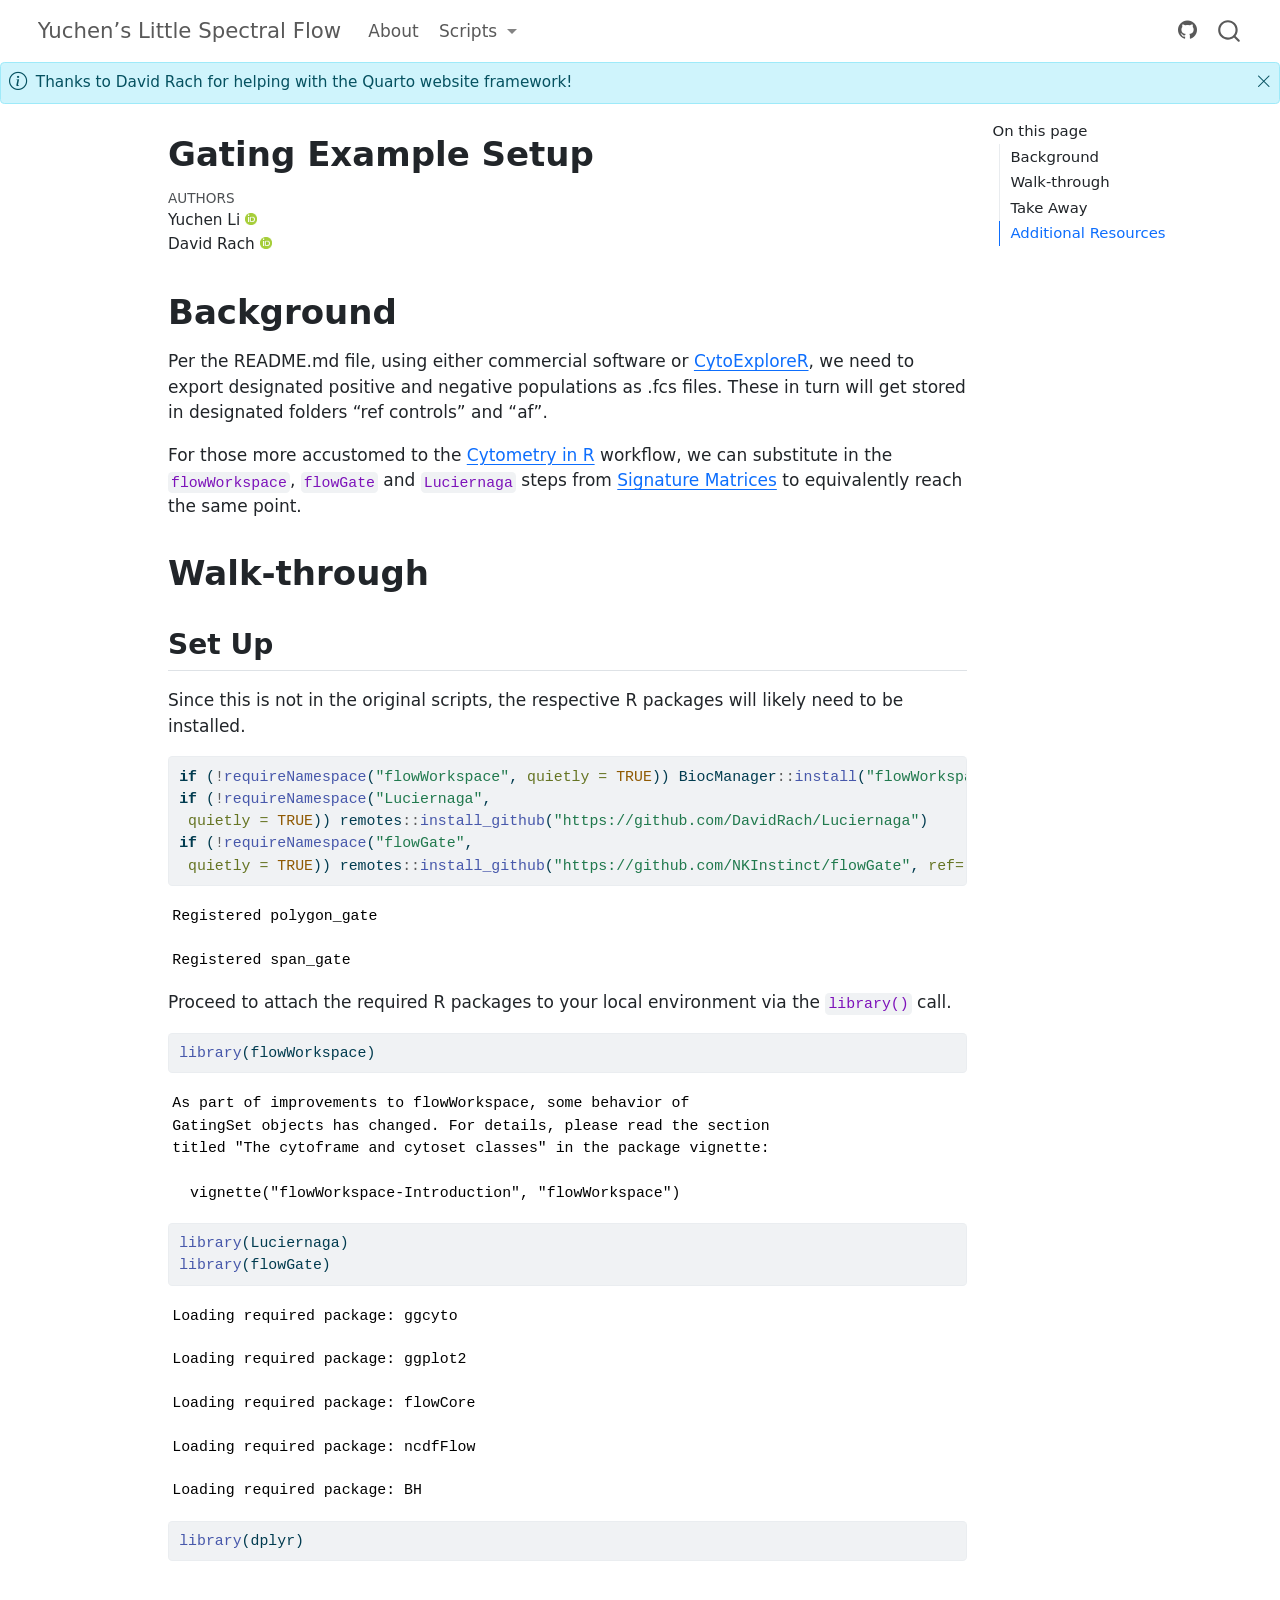
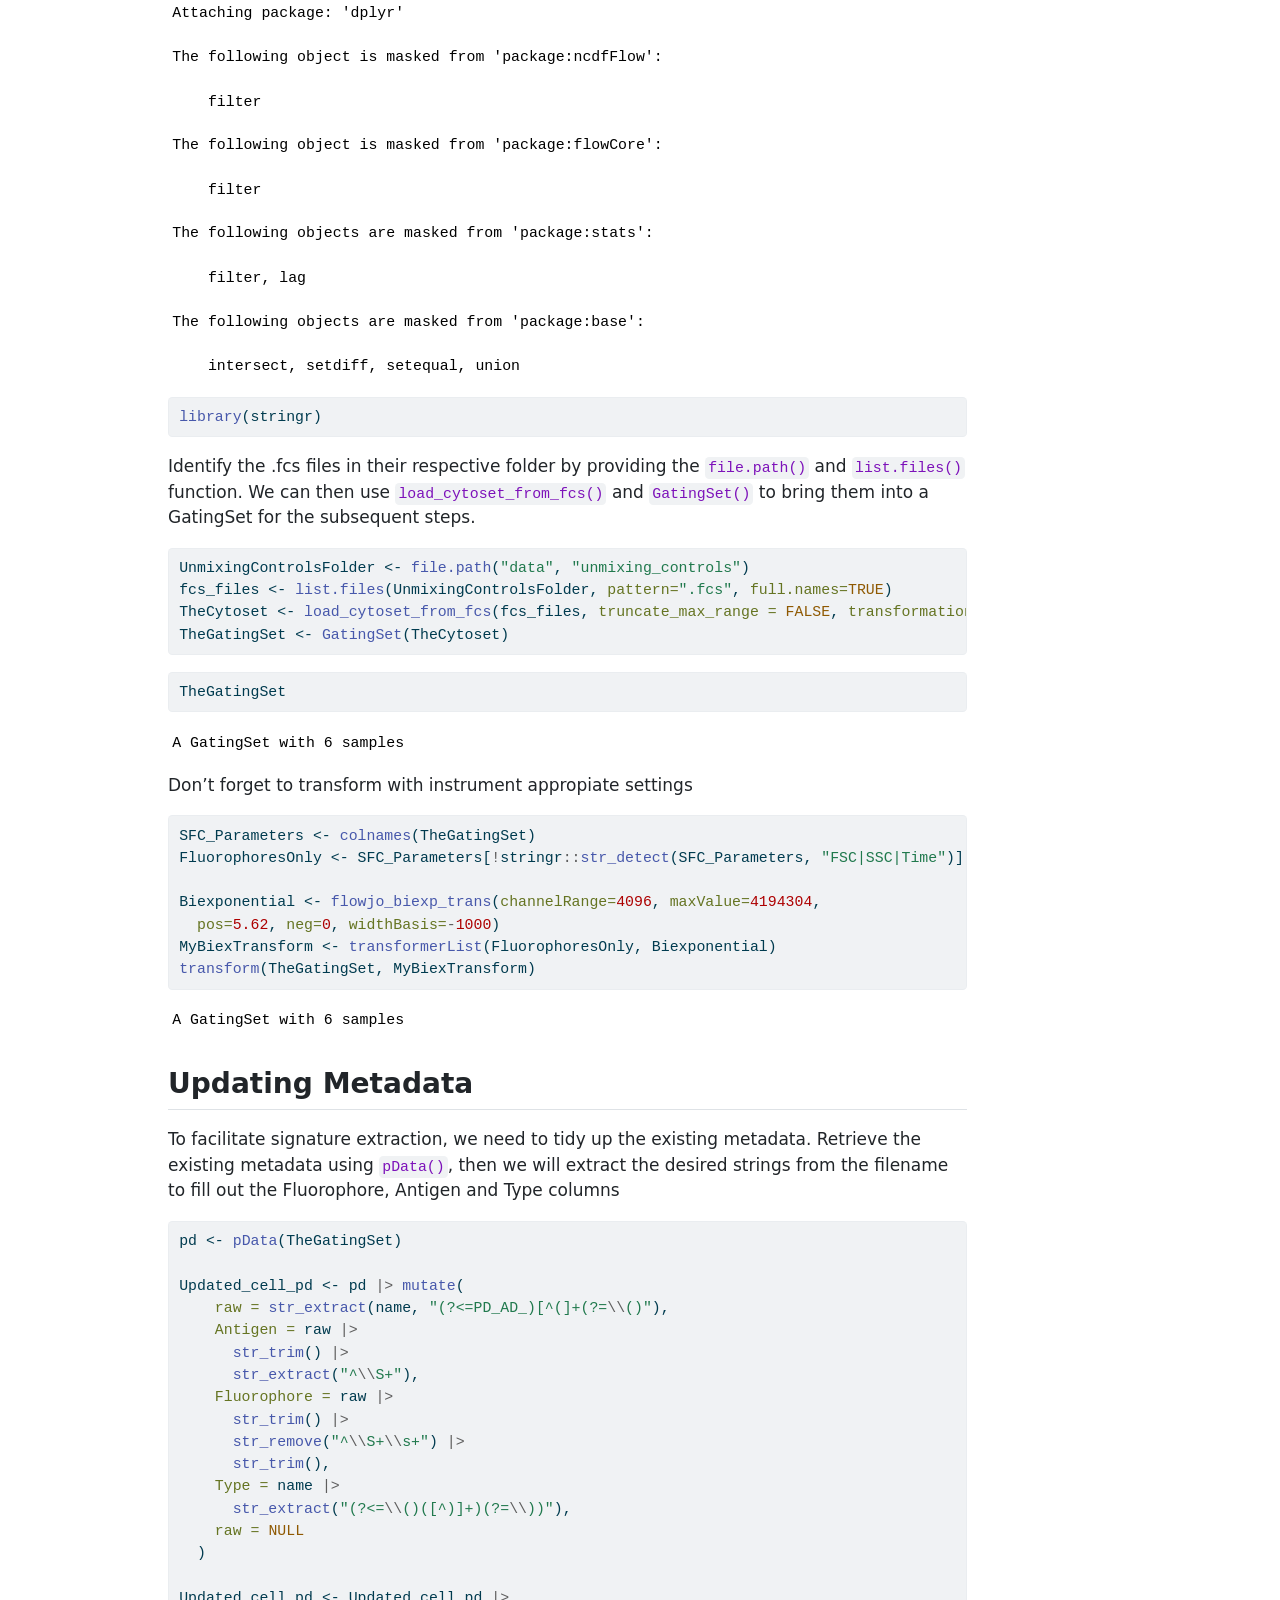
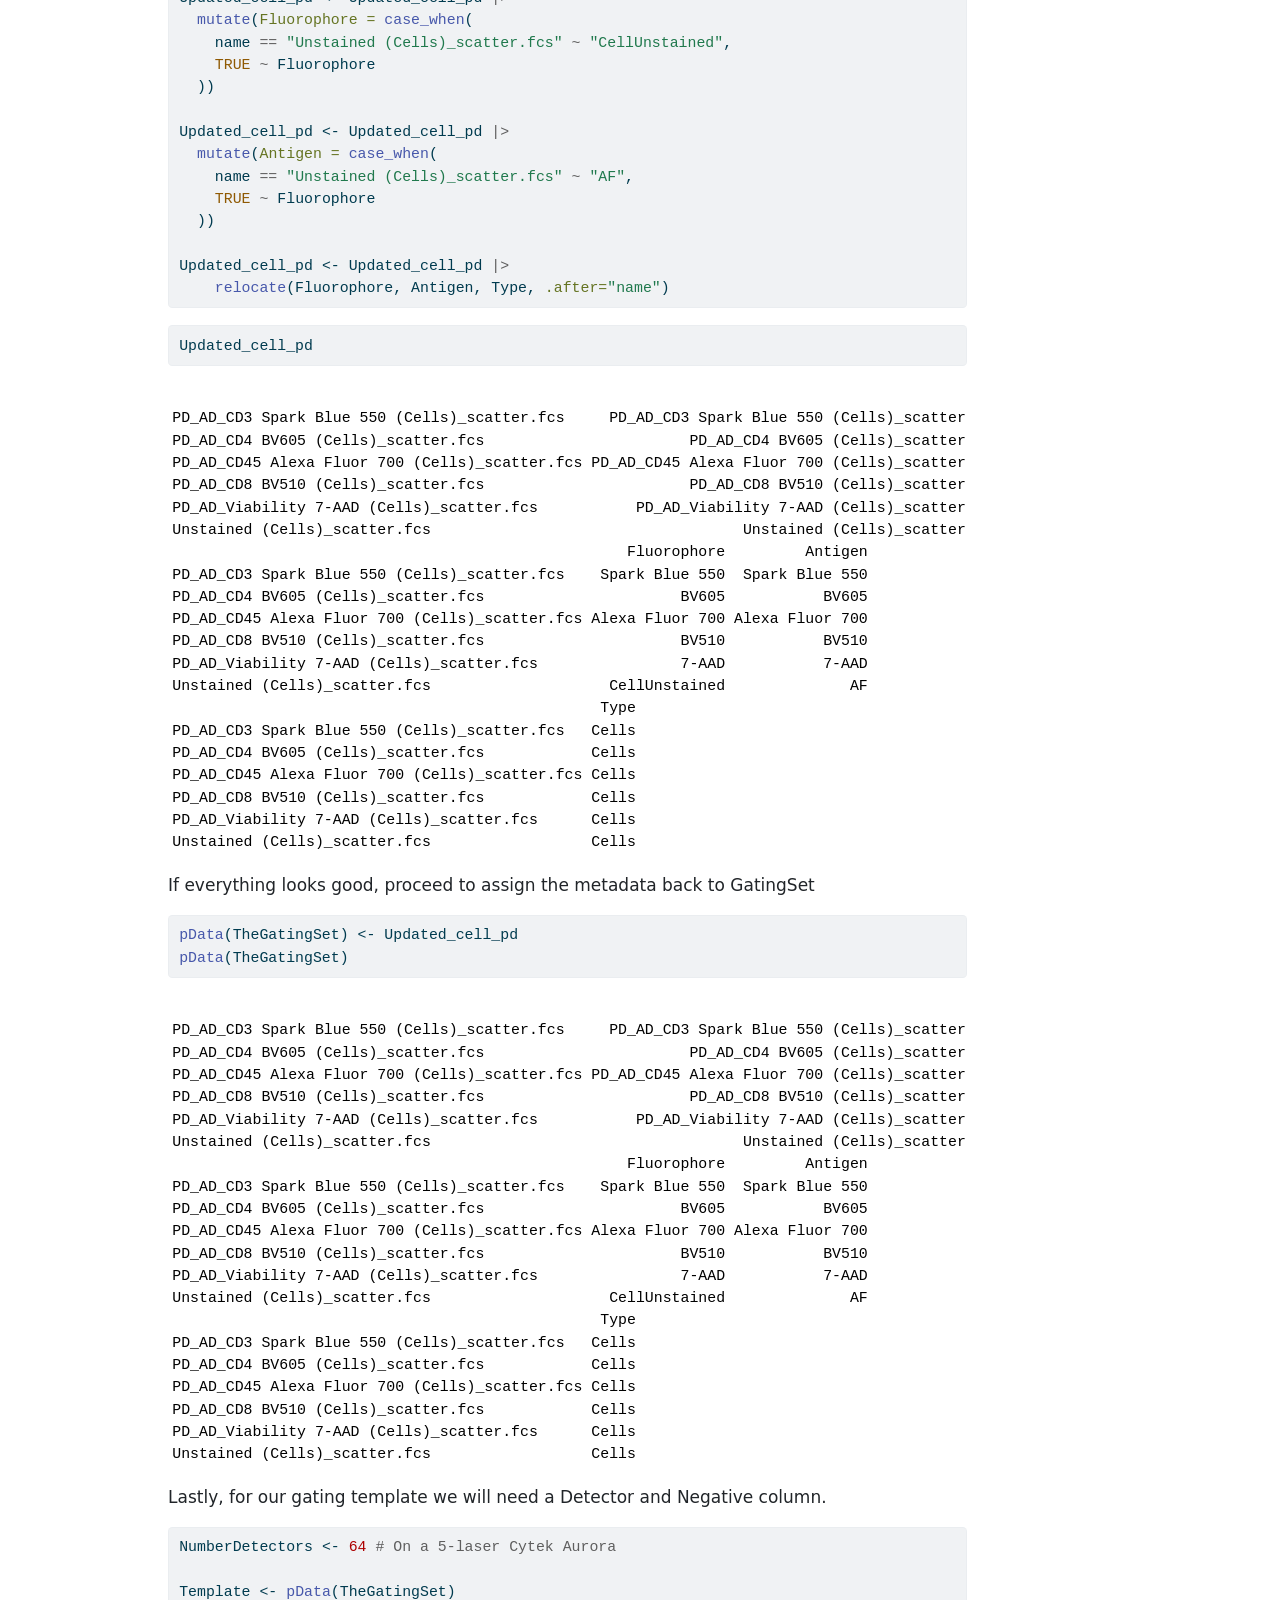
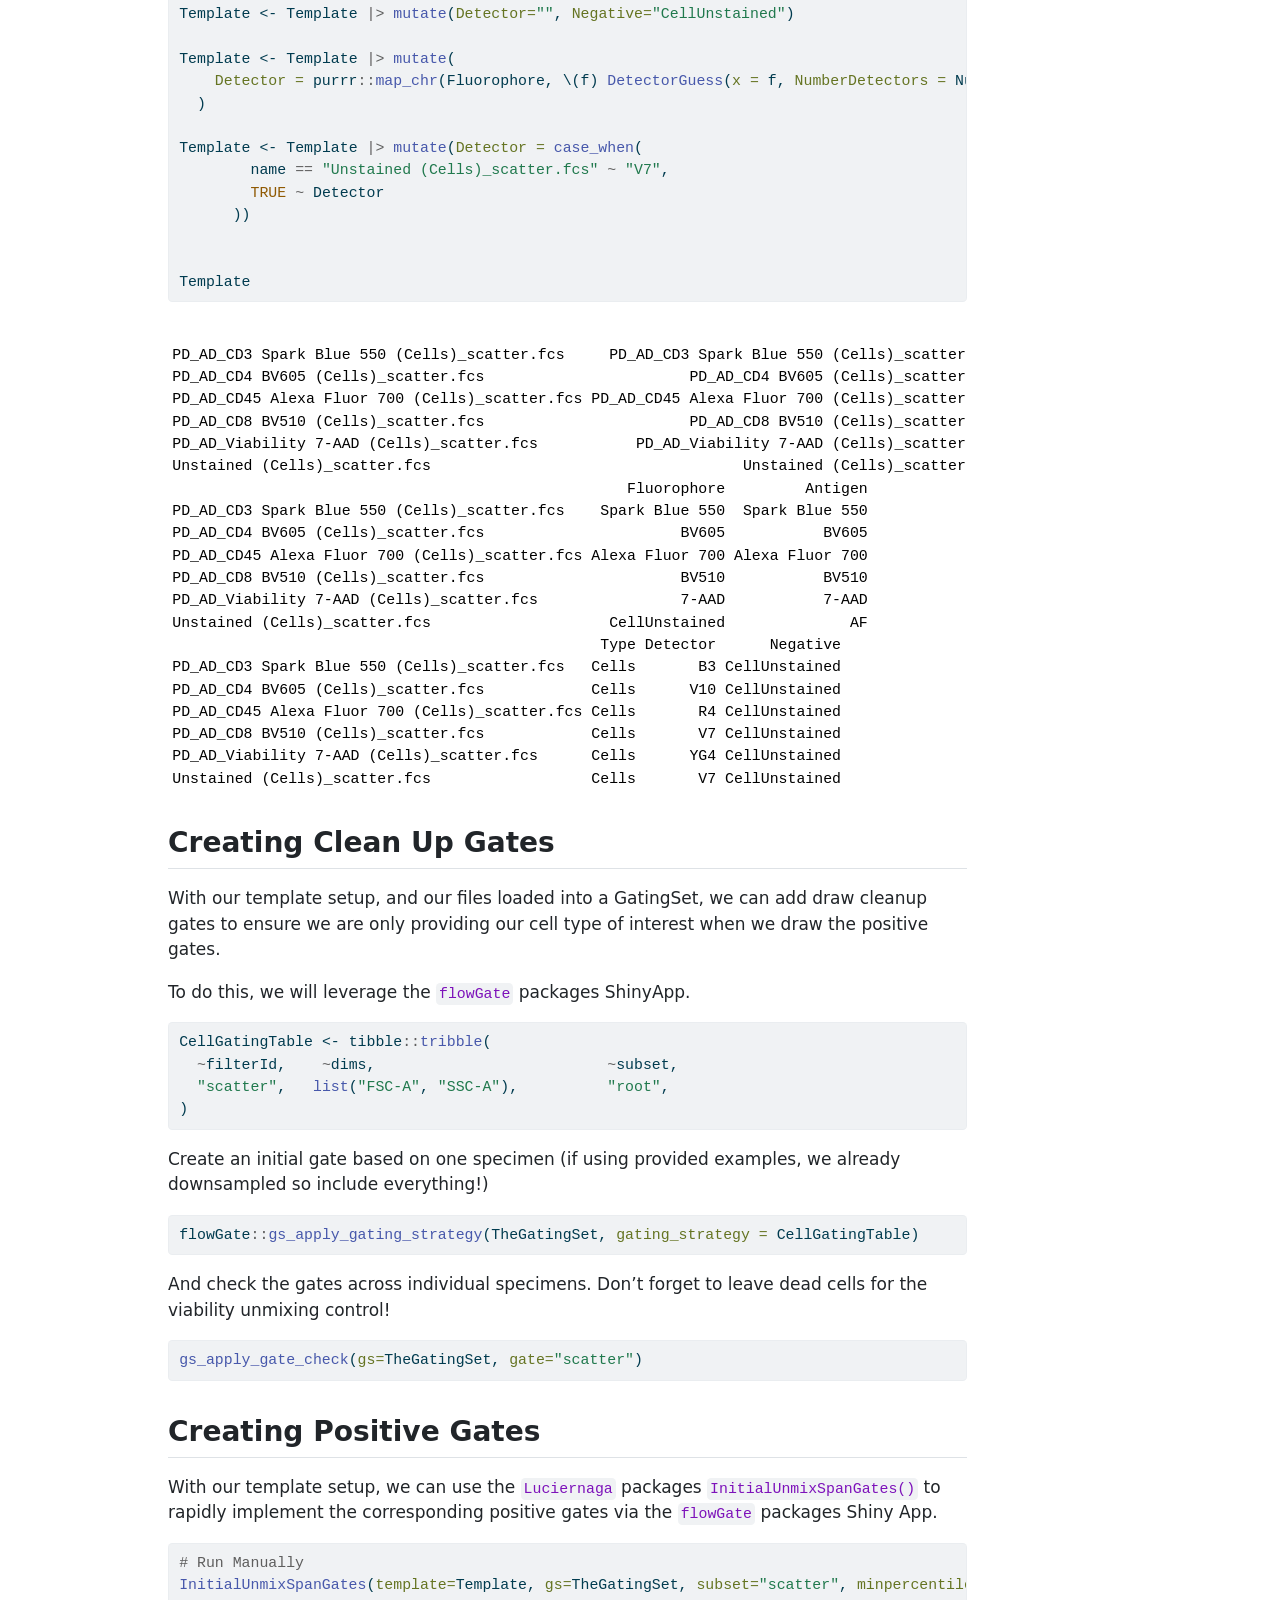
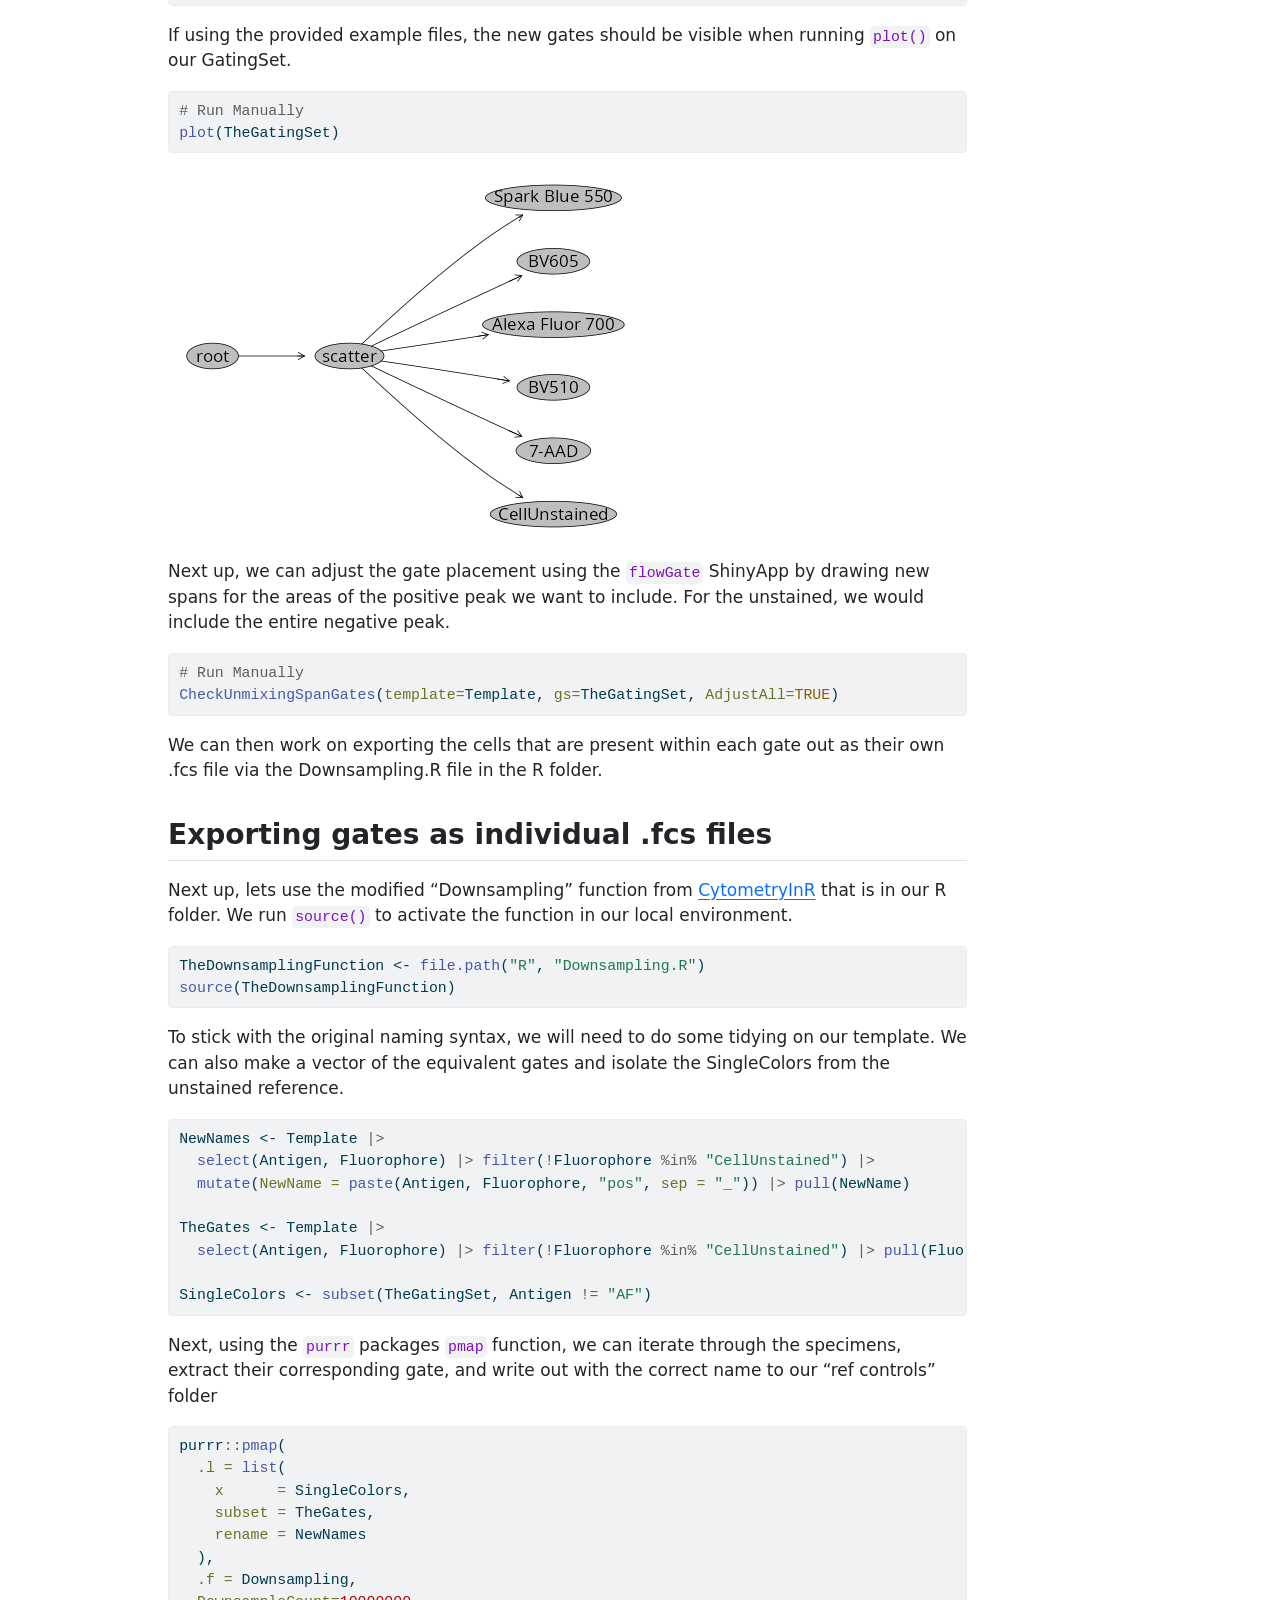
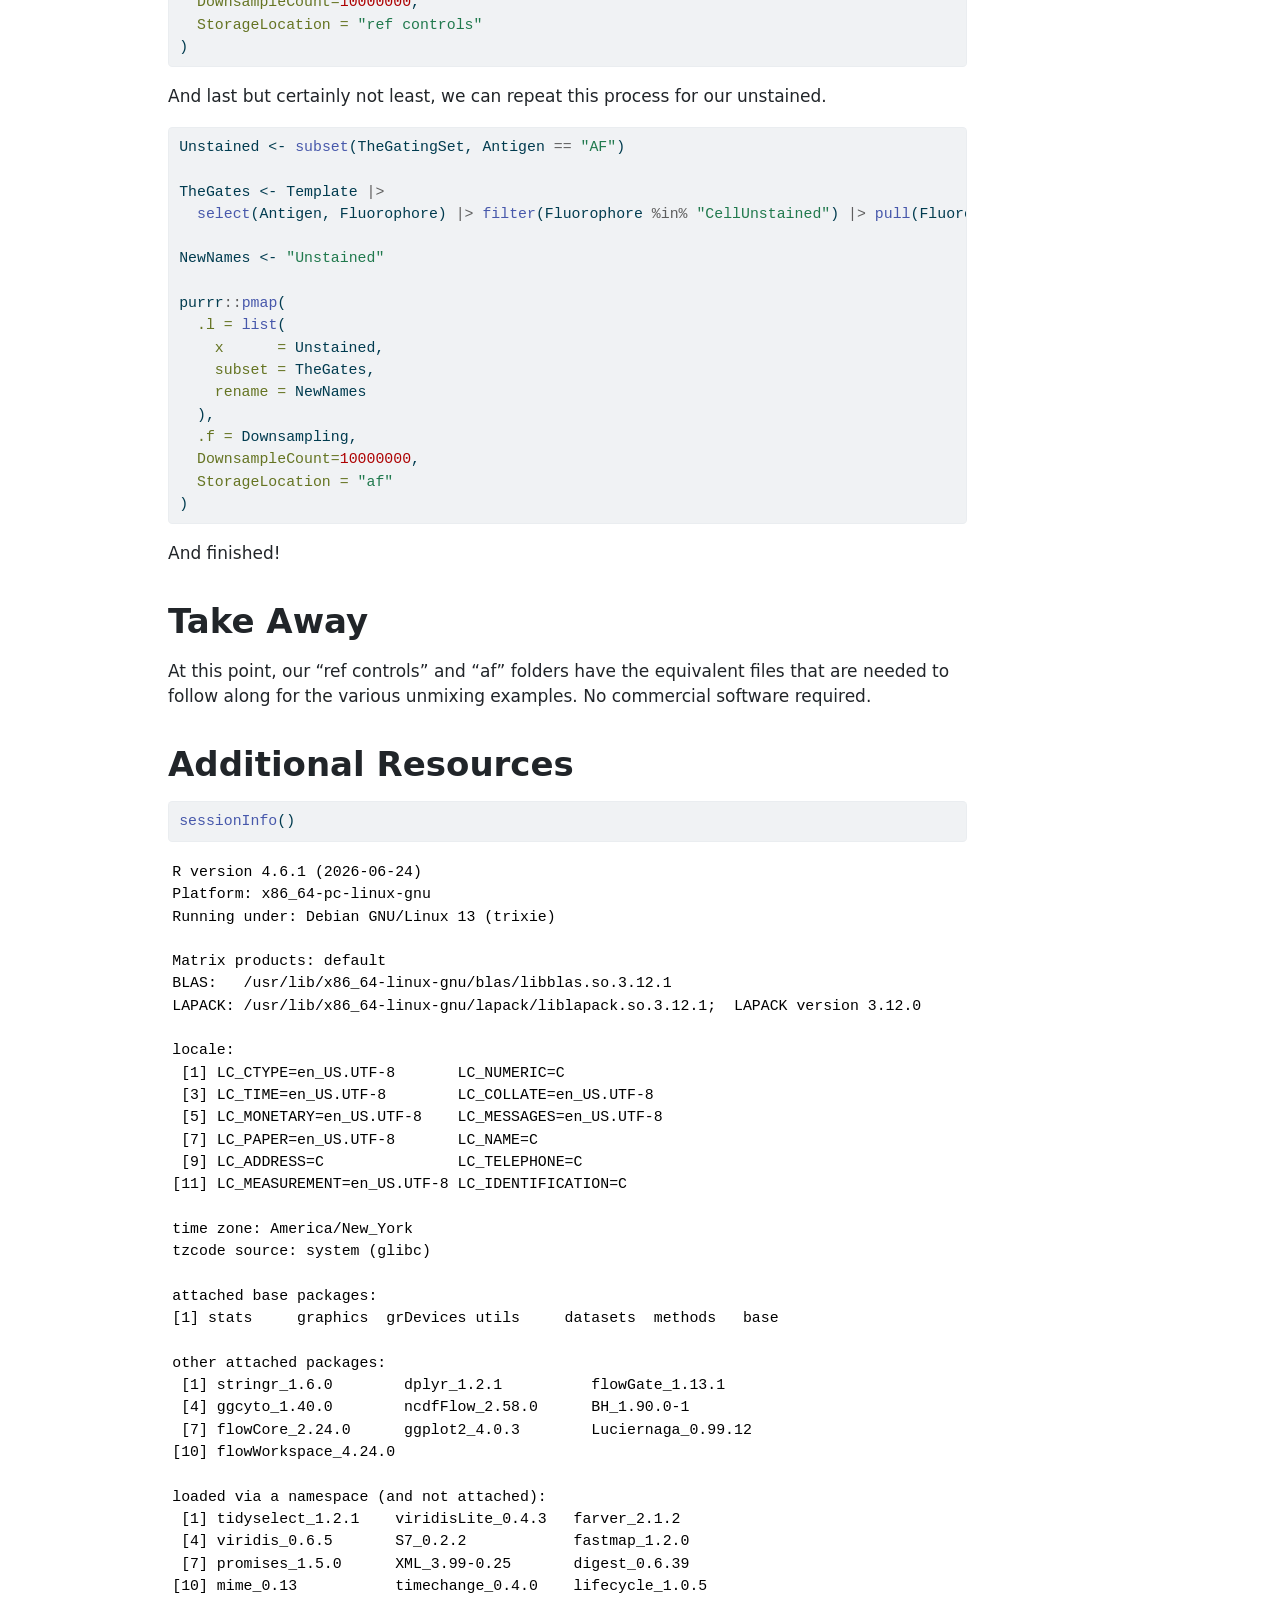
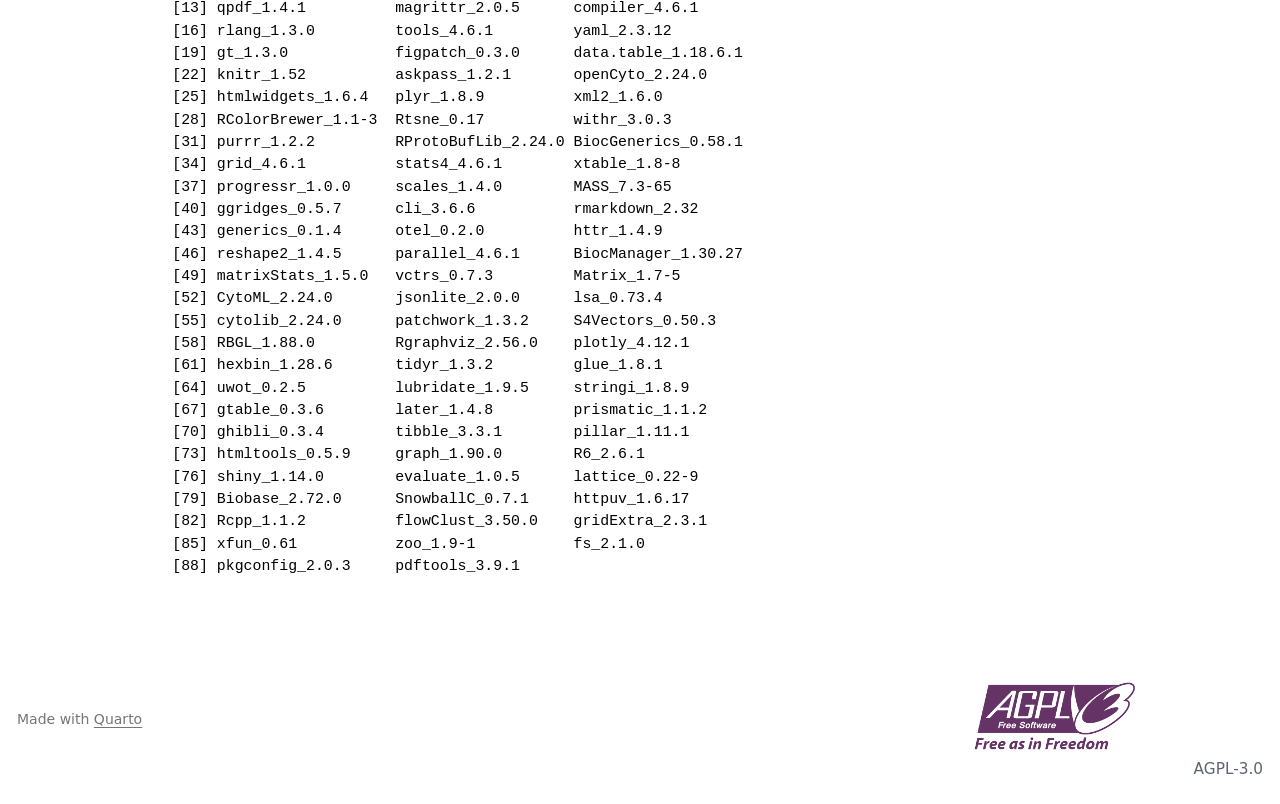
==== commit 6bcb80cd: "Add spectral signature comparisor website" ====
--- a/docs/GatingExampleSetup.html
+++ b/docs/GatingExampleSetup.html
@@ -2,7 +2,7 @@
 <html xmlns="http://www.w3.org/1999/xhtml" lang="en" xml:lang="en"><head>
 
 <meta charset="utf-8">
-<meta name="generator" content="quarto-1.10.18">
+<meta name="generator" content="quarto-1.10.19">
 
 <meta name="viewport" content="width=device-width, initial-scale=1.0, user-scalable=yes">
 
@@ -79,10 +79,10 @@
 <script src="site_libs/quarto-html/tippy.umd.min.js"></script>
 <script src="site_libs/quarto-html/anchor.min.js"></script>
 <link href="site_libs/quarto-html/tippy.css" rel="stylesheet">
-<link href="site_libs/quarto-html/quarto-syntax-highlighting-64a204ab8560d761af7679ceaba22944.css" rel="stylesheet" id="quarto-text-highlighting-styles">
+<link href="site_libs/quarto-html/quarto-syntax-highlighting-bf27225e3a48a9273f3daa8f8e829971.css" rel="stylesheet" id="quarto-text-highlighting-styles">
 <script src="site_libs/bootstrap/bootstrap.min.js"></script>
 <link href="site_libs/bootstrap/bootstrap-icons.css" rel="stylesheet">
-<link href="site_libs/bootstrap/bootstrap-2bdd27f1b46cb9d469bd582ab29e3c10.min.css" rel="stylesheet" append-hash="true" id="quarto-bootstrap" data-mode="light">
+<link href="site_libs/bootstrap/bootstrap-a0a3b8f9e8672532e5b0100dc7fab3b5.min.css" rel="stylesheet" append-hash="true" id="quarto-bootstrap" data-mode="light">
 <script id="quarto-search-options" type="application/json">{
   "location": "navbar",
   "copy-button": false,
@@ -157,6 +157,10 @@
     <a class="dropdown-item" href="./wls_unmixing.html">
  <span class="dropdown-text">WLS Unmixing</span></a>
   </li>  
+        <li>
+    <a class="dropdown-item" href="./spectral_profile_comparisor.html">
+ <span class="dropdown-text">Compare spectral signatures between bead vs cell reference controls</span></a>
+  </li>  
     </ul>
   </li>
 </ul>
@@ -172,8 +176,8 @@
 </div>
       </div> <!-- /container-fluid -->
     </nav>
-  <div id="quarto-announcement" data-announcement-id="e8749bdf924fc3e56ccbe5d371c4a80c" class="alert alert-info hidden"><i class="bi bi-info-circle quarto-announcement-icon"></i><div class="quarto-announcement-content">
-<p>Nice work Yuchen! Had extra time, so here is a Quarto website framework for you</p>
+  <div id="quarto-announcement" data-announcement-id="8e80472bed0fb601e1174d7e4ceabedc" class="alert alert-info hidden"><i class="bi bi-info-circle quarto-announcement-icon"></i><div class="quarto-announcement-content">
+<p>Thanks to David Rach for helping with the Quarto website framework!</p>
 </div><i class="bi bi-x-lg quarto-announcement-action"></i></div>
 </header>
 <!-- content -->
--- a/docs/site_libs/quarto-html/quarto-syntax-highlighting-bf27225e3a48a9273f3daa8f8e829971.css
+++ b/docs/site_libs/quarto-html/quarto-syntax-highlighting-bf27225e3a48a9273f3daa8f8e829971.css
@@ -0,0 +1,236 @@
+/* quarto syntax highlight colors */
+:root {
+  --quarto-hl-ot-color: #003B4F;
+  --quarto-hl-at-color: #657422;
+  --quarto-hl-ss-color: #20794D;
+  --quarto-hl-an-color: #5E5E5E;
+  --quarto-hl-fu-color: #4758AB;
+  --quarto-hl-st-color: #20794D;
+  --quarto-hl-cf-color: #003B4F;
+  --quarto-hl-op-color: #5E5E5E;
+  --quarto-hl-er-color: #AD0000;
+  --quarto-hl-bn-color: #AD0000;
+  --quarto-hl-al-color: #AD0000;
+  --quarto-hl-va-color: #111111;
+  --quarto-hl-bu-color: inherit;
+  --quarto-hl-ex-color: inherit;
+  --quarto-hl-pp-color: #AD0000;
+  --quarto-hl-in-color: #5E5E5E;
+  --quarto-hl-vs-color: #20794D;
+  --quarto-hl-wa-color: #5E5E5E;
+  --quarto-hl-do-color: #5E5E5E;
+  --quarto-hl-im-color: #00769E;
+  --quarto-hl-ch-color: #20794D;
+  --quarto-hl-dt-color: #AD0000;
+  --quarto-hl-fl-color: #AD0000;
+  --quarto-hl-co-color: #5E5E5E;
+  --quarto-hl-cv-color: #5E5E5E;
+  --quarto-hl-cn-color: #8f5902;
+  --quarto-hl-sc-color: #5E5E5E;
+  --quarto-hl-dv-color: #AD0000;
+  --quarto-hl-kw-color: #003B4F;
+}
+
+/* other quarto variables */
+:root {
+  --quarto-font-monospace: SFMono-Regular, Menlo, Monaco, Consolas, "Liberation Mono", "Courier New", monospace;
+}
+
+/* syntax highlight based on Pandoc's rules */
+pre > code.sourceCode > span {
+  color: #003B4F;
+}
+
+code.sourceCode > span {
+  color: #003B4F;
+}
+
+div.sourceCode,
+div.sourceCode pre.sourceCode {
+  color: #003B4F;
+}
+
+/* Normal */
+code span {
+  color: #003B4F;
+}
+
+/* Alert */
+code span.al {
+  color: #AD0000;
+  font-style: inherit;
+}
+
+/* Annotation */
+code span.an {
+  color: #5E5E5E;
+  font-style: inherit;
+}
+
+/* Attribute */
+code span.at {
+  color: #657422;
+  font-style: inherit;
+}
+
+/* BaseN */
+code span.bn {
+  color: #AD0000;
+  font-style: inherit;
+}
+
+/* BuiltIn */
+code span.bu {
+  font-style: inherit;
+}
+
+/* ControlFlow */
+code span.cf {
+  color: #003B4F;
+  font-weight: bold;
+  font-style: inherit;
+}
+
+/* Char */
+code span.ch {
+  color: #20794D;
+  font-style: inherit;
+}
+
+/* Constant */
+code span.cn {
+  color: #8f5902;
+  font-style: inherit;
+}
+
+/* Comment */
+code span.co {
+  color: #5E5E5E;
+  font-style: inherit;
+}
+
+/* CommentVar */
+code span.cv {
+  color: #5E5E5E;
+  font-style: italic;
+}
+
+/* Documentation */
+code span.do {
+  color: #5E5E5E;
+  font-style: italic;
+}
+
+/* DataType */
+code span.dt {
+  color: #AD0000;
+  font-style: inherit;
+}
+
+/* DecVal */
+code span.dv {
+  color: #AD0000;
+  font-style: inherit;
+}
+
+/* Error */
+code span.er {
+  color: #AD0000;
+  font-style: inherit;
+}
+
+/* Extension */
+code span.ex {
+  font-style: inherit;
+}
+
+/* Float */
+code span.fl {
+  color: #AD0000;
+  font-style: inherit;
+}
+
+/* Function */
+code span.fu {
+  color: #4758AB;
+  font-style: inherit;
+}
+
+/* Import */
+code span.im {
+  color: #00769E;
+  font-style: inherit;
+}
+
+/* Information */
+code span.in {
+  color: #5E5E5E;
+  font-style: inherit;
+}
+
+/* Keyword */
+code span.kw {
+  color: #003B4F;
+  font-weight: bold;
+  font-style: inherit;
+}
+
+/* Operator */
+code span.op {
+  color: #5E5E5E;
+  font-style: inherit;
+}
+
+/* Other */
+code span.ot {
+  color: #003B4F;
+  font-style: inherit;
+}
+
+/* Preprocessor */
+code span.pp {
+  color: #AD0000;
+  font-style: inherit;
+}
+
+/* SpecialChar */
+code span.sc {
+  color: #5E5E5E;
+  font-style: inherit;
+}
+
+/* SpecialString */
+code span.ss {
+  color: #20794D;
+  font-style: inherit;
+}
+
+/* String */
+code span.st {
+  color: #20794D;
+  font-style: inherit;
+}
+
+/* Variable */
+code span.va {
+  color: #111111;
+  font-style: inherit;
+}
+
+/* VerbatimString */
+code span.vs {
+  color: #20794D;
+  font-style: inherit;
+}
+
+/* Warning */
+code span.wa {
+  color: #5E5E5E;
+  font-style: italic;
+}
+
+.prevent-inlining {
+  content: "</";
+}
+
+/*# sourceMappingURL=8be38f48d34c45af72792cbd699585e7.css.map */
